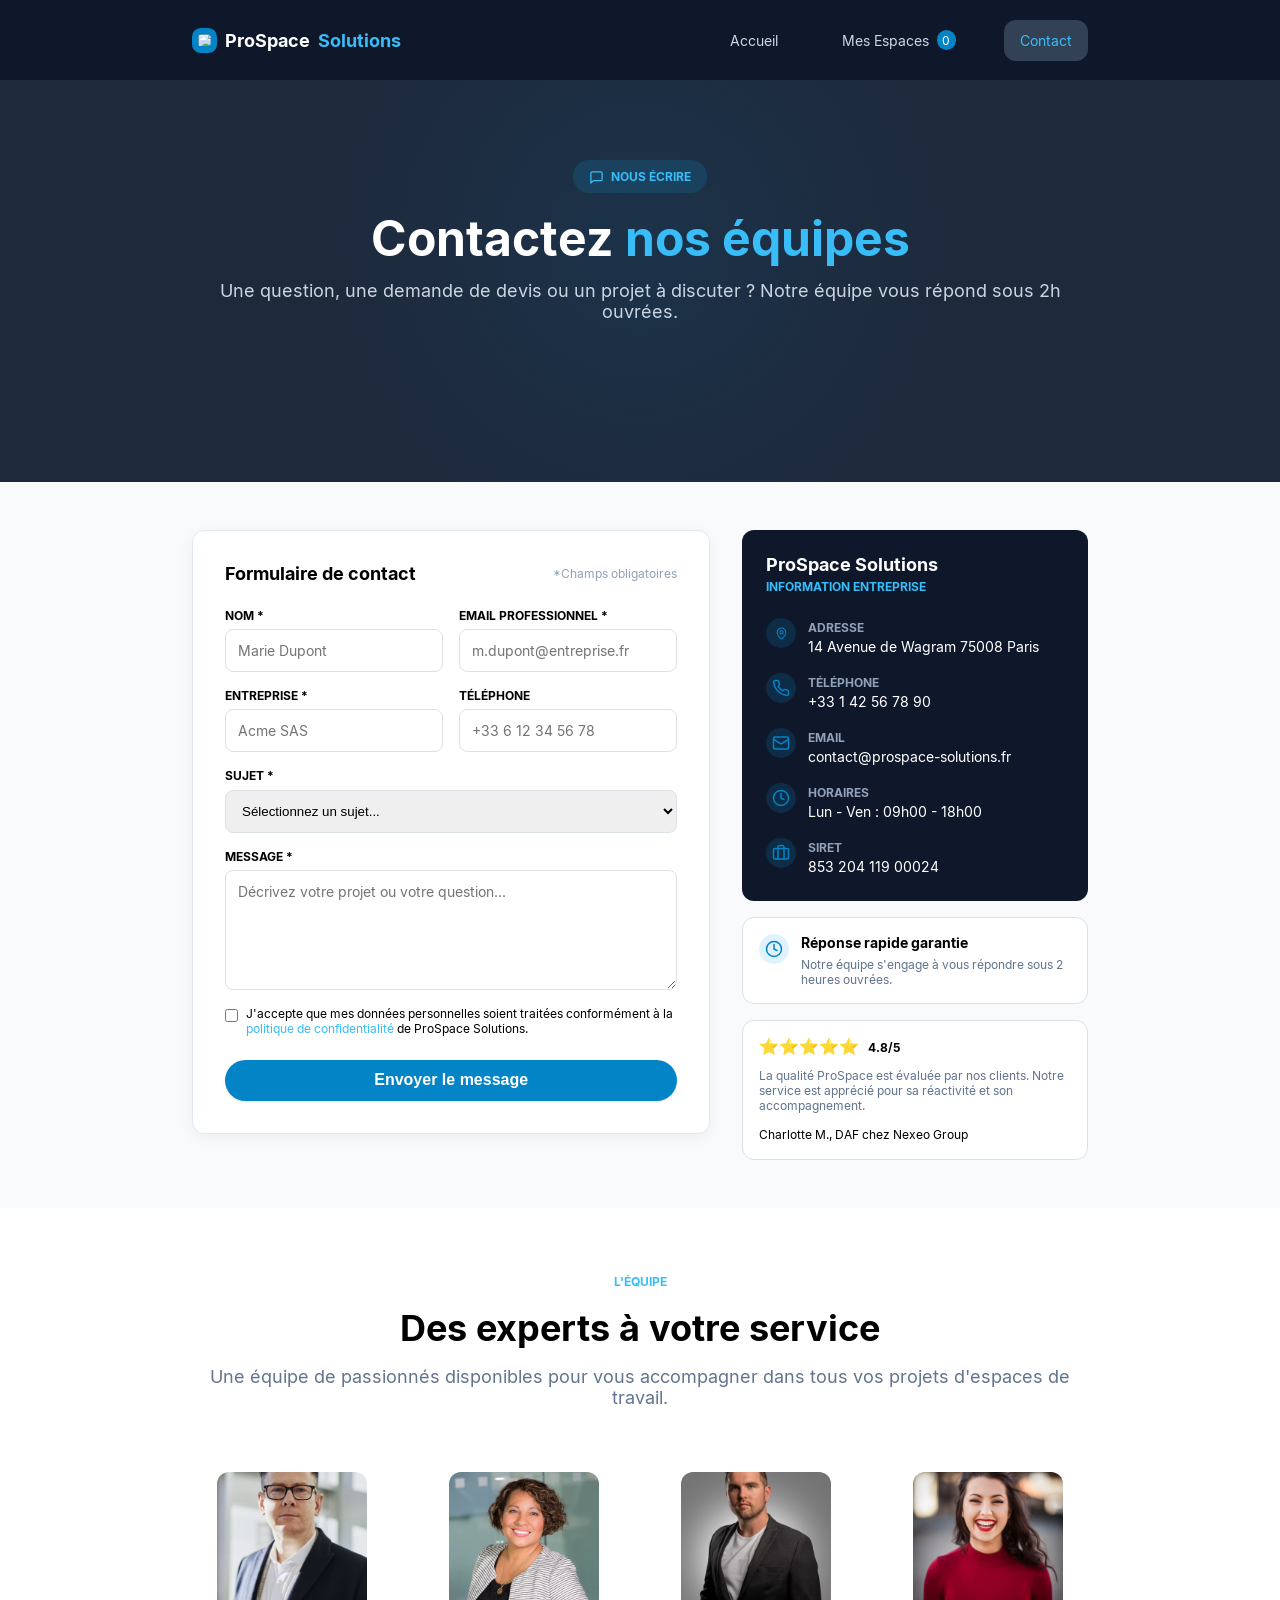
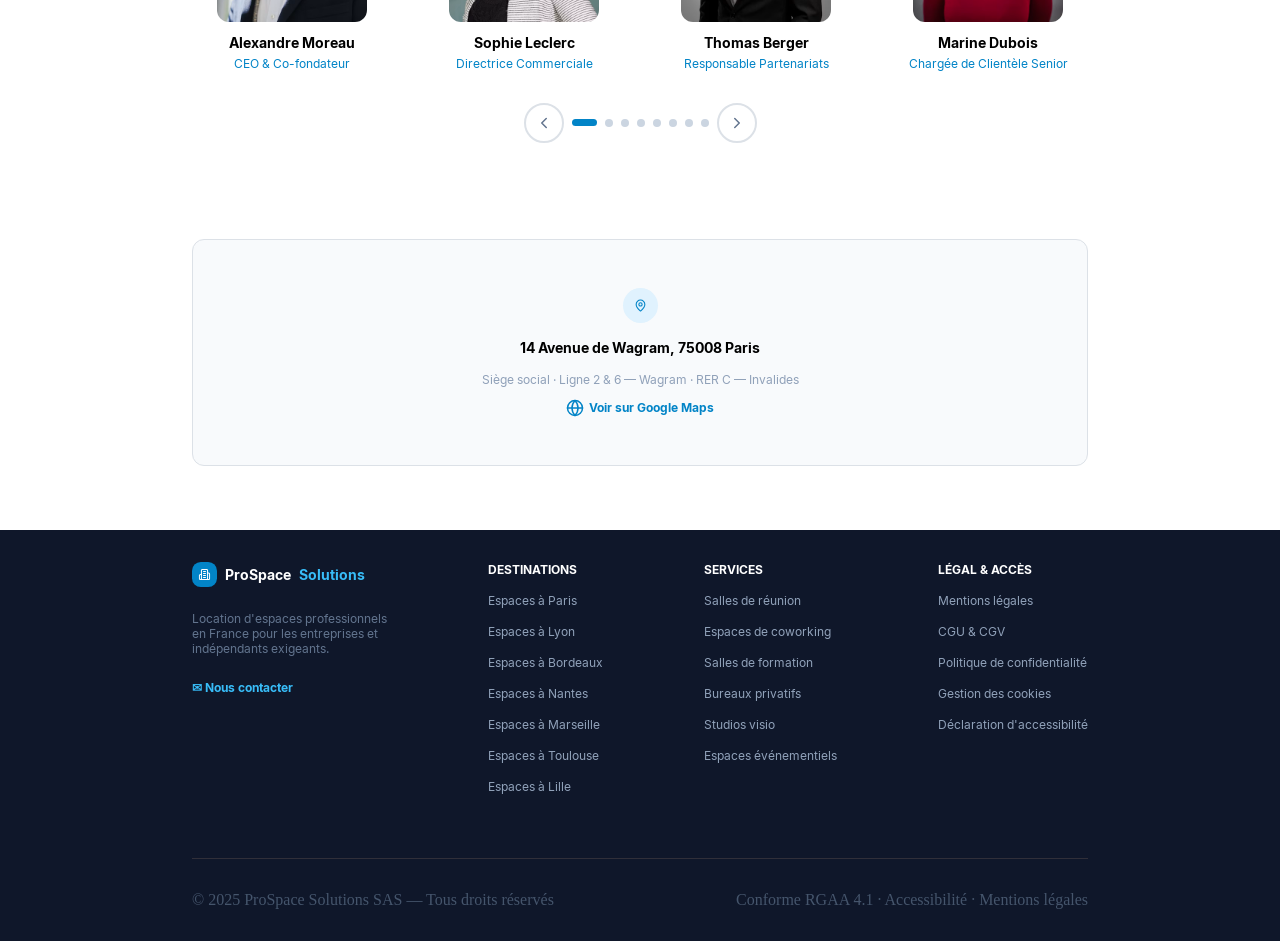
==== public/pages/contact.html @ 652e7f16 "hh" ====
<!doctype html>
<html lang="fr">
  <head>
    <meta charset="UTF-8" />
    <meta name="viewport" content="width=device-width, initial-scale=1.0" />

    <title>Contact-ProSpace Solutions</title>

    <link rel="stylesheet" href="../css/style.css" />
  </head>

  <body>
    <!-- HEADER -->
    <header>
      <div class="container navbar">
        <!-- Logo -->
        <div class="logo-container">
          <a class="logo-link heading-secondary" href="../../index.html">
            <img
              class="logo"
              src="../assets/img/logo.png"
              alt="Logo ProSpace Solutions"
            />

            <span class="color-primary">ProSpace</span>
            <span class="color-secondary">Solutions</span>
          </a>
        </div>

        <!-- Navigation -->
        <nav class="header-nav heading-tertiary">
          <ul class="nav-links">
            <li>
              <a href="../../index.html" class="nav-link color-main-title">
                Accueil
              </a>
            </li>

            <li>
              <a
                href="mes-espaces.html"
                class="nav-link counter color-main-title"
              >
                Mes Espaces

                <span class="badge" id="favorite-count"> 0 </span>
              </a>
            </li>

            <li>
              <a href="contact.html" class="nav-link active color-main-title">
                Contact
              </a>
            </li>
          </ul>
        </nav>
      </div>
    </header>

    <!-- MAIN -->
    <main>
      <!-- HERO CONTACT -->
      <section class="contact-hero">
        <div class="container">
          <span class="text-notation color-secondary contact-label">
            <svg
              width="12"
              height="12"
              viewBox="0 0 12 12"
              fill="none"
              xmlns="http://www.w3.org/2000/svg"
            >
              <path
                d="M10.5 7.5C10.5 7.76522 10.3946 8.01957 10.2071 8.20711C10.0196 8.39464 9.76522 8.5 9.5 8.5H3.5L1.5 10.5V2.5C1.5 2.23478 1.60536 1.98043 1.79289 1.79289C1.98043 1.60536 2.23478 1.5 2.5 1.5H9.5C9.76522 1.5 10.0196 1.60536 10.2071 1.79289C10.3946 1.98043 10.5 2.23478 10.5 2.5V7.5Z"
                stroke="#38BDF8"
                stroke-linecap="round"
                stroke-linejoin="round"
              />
            </svg>
            NOUS ÉCRIRE
          </span>

          <h1 class="heading-display-contact">
            Contactez <span class="color-secondary">nos équipes</span>
          </h1>

          <p class="heading-hero-explain color-main-title">
            Une question, une demande de devis ou un projet à discuter ? Notre
            équipe vous répond sous 2h ouvrées.
          </p>
        </div>
      </section>

      <!-- CONTACT -->
      <section class="contact-section">
        <div class="container contact-layout">
          <!-- FORMULAIRE -->
          <div class="contact-form-container">
            <div class="contact-form-header">
              <h2 class="heading-secondary">Formulaire de contact</h2>

              <span class="color-avis text-xsmall"> *Champs obligatoires </span>
            </div>

            <form id="contact-form">
              <!-- NOM / EMAIL -->
              <div class="form-row">
                <div class="form-group">
                  <label class="text-notation" for="nom"> NOM * </label>

                  <input
                    class="heading-tertiary"
                    type="text"
                    id="nom"
                    placeholder="Marie Dupont"
                  />
                </div>

                <div class="form-group">
                  <label class="text-notation" for="email">
                    EMAIL PROFESSIONNEL *
                  </label>

                  <input
                    class="heading-tertiary"
                    type="email"
                    id="email"
                    placeholder="m.dupont@entreprise.fr"
                  />
                </div>
              </div>

              <!-- ENTREPRISE / TELEPHONE -->
              <div class="form-row">
                <div class="form-group">
                  <label class="text-notation" for="entreprise">
                    ENTREPRISE *
                  </label>

                  <input
                    class="heading-tertiary"
                    type="text"
                    id="entreprise"
                    placeholder="Acme SAS"
                  />
                </div>

                <div class="form-group">
                  <label class="text-notation" for="telephone">
                    TÉLÉPHONE
                  </label>

                  <input
                    class="heading-tertiary"
                    type="tel"
                    id="telephone"
                    placeholder="+33 6 12 34 56 78"
                  />
                </div>
              </div>

              <!-- SUJET -->
              <div class="form-group">
                <label class="text-notation" for="sujet"> SUJET * </label>

                <select id="sujet">
                  <option value="">Sélectionnez un sujet...</option>
                  <option>Demande d'information</option>
                  <option>Demande de devis</option>
                  <option>Réservation d'un espace</option>
                  <option>Autre demande</option>
                </select>
              </div>

              <!-- MESSAGE -->
              <div class="form-group">
                <label class="text-notation" for="message"> MESSAGE * </label>

                <textarea
                  class="heading-tertiary"
                  id="message"
                  placeholder="Décrivez votre projet ou votre question..."
                ></textarea>
              </div>

              <!-- CHECKBOX -->
              <label class="checkbox-group">
                <input type="checkbox" id="rgpd" />

                <span class="text-xsmall">
                  J'accepte que mes données personnelles soient traitées
                  conformément à la
                  <span class="color-secondary"
                    >politique de confidentialité</span
                  >
                  de ProSpace Solutions.
                </span>
              </label>

              <!-- BOUTON -->
              <button type="submit" class="btn-primary contact-submit">
                Envoyer le message
              </button>
            </form>
          </div>

          <!-- INFORMATIONS -->
          <aside class="contact-sidebar">
            <!-- PROSPACE SOLUTIONS -->
            <div class="contact-info-card">
              <h2 class="heading-secondary">ProSpace Solutions</h2>

              <span class="text-notation color-secondary">
                INFORMATION ENTREPRISE
              </span>

              <div class="contact-info-item">
                <div class="contact-info-icon">
                  <svg
                    width="13"
                    height="13"
                    viewBox="0 0 13 13"
                    fill="none"
                    xmlns="http://www.w3.org/2000/svg"
                  >
                    <g clip-path="url(#clip0_1_1465)">
                      <path
                        d="M6.82562 11.8078C7.83312 10.9379 10.8334 8.12119 10.8334 5.41665C10.8334 4.26737 10.3769 3.16517 9.56421 2.35252C8.75155 1.53986 7.64935 1.08331 6.50008 1.08331C5.35081 1.08331 4.24861 1.53986 3.43595 2.35252C2.62329 3.16517 2.16675 4.26737 2.16675 5.41665C2.16675 8.12119 5.16704 10.9379 6.17454 11.8078C6.2684 11.8783 6.38265 11.9165 6.50008 11.9165C6.61751 11.9165 6.73177 11.8783 6.82562 11.8078Z"
                        stroke="#0284C7"
                        stroke-width="1.08333"
                        stroke-linecap="round"
                        stroke-linejoin="round"
                      />
                      <path
                        d="M6.5 7.04169C7.39746 7.04169 8.125 6.31415 8.125 5.41669C8.125 4.51922 7.39746 3.79169 6.5 3.79169C5.60254 3.79169 4.875 4.51922 4.875 5.41669C4.875 6.31415 5.60254 7.04169 6.5 7.04169Z"
                        stroke="#0284C7"
                        stroke-width="1.08333"
                        stroke-linecap="round"
                        stroke-linejoin="round"
                      />
                    </g>
                    <defs>
                      <clipPath id="clip0_1_1465">
                        <rect width="13" height="13" fill="white" />
                      </clipPath>
                    </defs>
                  </svg>
                </div>

                <div>
                  <span class="color-avis text-notation"> ADRESSE </span>

                  <p class="heading-tertiary">
                    14 Avenue de Wagram 75008 Paris
                  </p>
                </div>
              </div>

              <div class="contact-info-item">
                <div class="contact-info-icon">
                  <svg
                    width="18"
                    height="18"
                    viewBox="0 0 18 18"
                    fill="none"
                    xmlns="http://www.w3.org/2000/svg"
                  >
                    <path
                      d="M16.5001 12.69V14.94C16.5009 15.1489 16.4581 15.3556 16.3745 15.547C16.2908 15.7384 16.168 15.9102 16.0141 16.0514C15.8602 16.1926 15.6785 16.3001 15.4806 16.367C15.2828 16.434 15.0731 16.4588 14.8651 16.44C12.5572 16.1892 10.3403 15.4006 8.39257 14.1375C6.58044 12.986 5.04407 11.4496 3.89257 9.63751C2.62506 7.68092 1.83625 5.45326 1.59007 3.13501C1.57133 2.92761 1.59598 2.71858 1.66245 2.52123C1.72892 2.32388 1.83575 2.14253 1.97615 1.98873C2.11654 1.83493 2.28743 1.71204 2.47792 1.6279C2.6684 1.54376 2.87433 1.50021 3.08257 1.50001H5.33257C5.69655 1.49643 6.04942 1.62532 6.32539 1.86266C6.60137 2.1 6.78163 2.4296 6.83257 2.79001C6.92754 3.51006 7.10366 4.21706 7.35757 4.89751C7.45848 5.16595 7.48032 5.4577 7.4205 5.73817C7.36069 6.01865 7.22172 6.27609 7.02007 6.48001L6.06757 7.43251C7.13524 9.31017 8.68991 10.8648 10.5676 11.9325L11.5201 10.98C11.724 10.7784 11.9814 10.6394 12.2619 10.5796C12.5424 10.5198 12.8341 10.5416 13.1026 10.6425C13.783 10.8964 14.49 11.0725 15.2101 11.1675C15.5744 11.2189 15.9071 11.4024 16.145 11.6831C16.3828 11.9638 16.5092 12.3222 16.5001 12.69Z"
                      stroke="#0284C7"
                      stroke-width="1.5"
                      stroke-linecap="round"
                      stroke-linejoin="round"
                    />
                  </svg>
                </div>

                <div>
                  <span class="color-avis text-notation"> TÉLÉPHONE </span>

                  <p class="heading-tertiary">+33 1 42 56 78 90</p>
                </div>
              </div>

              <div class="contact-info-item">
                <div class="contact-info-icon">
                  <svg
                    width="18"
                    height="18"
                    viewBox="0 0 18 18"
                    fill="none"
                    xmlns="http://www.w3.org/2000/svg"
                  >
                    <path
                      d="M15 3H3C2.17157 3 1.5 3.67157 1.5 4.5V13.5C1.5 14.3284 2.17157 15 3 15H15C15.8284 15 16.5 14.3284 16.5 13.5V4.5C16.5 3.67157 15.8284 3 15 3Z"
                      stroke="#0284C7"
                      stroke-width="1.5"
                      stroke-linecap="round"
                      stroke-linejoin="round"
                    />
                    <path
                      d="M16.5 5.25L9.7725 9.525C9.54095 9.67007 9.27324 9.74701 9 9.74701C8.72676 9.74701 8.45905 9.67007 8.2275 9.525L1.5 5.25"
                      stroke="#0284C7"
                      stroke-width="1.5"
                      stroke-linecap="round"
                      stroke-linejoin="round"
                    />
                  </svg>
                </div>

                <div>
                  <span class="color-avis text-notation"> EMAIL </span>

                  <p class="heading-tertiary">contact@prospace-solutions.fr</p>
                </div>
              </div>

              <div class="contact-info-item">
                <div class="contact-info-icon">
                  <svg
                    width="18"
                    height="18"
                    viewBox="0 0 18 18"
                    fill="none"
                    xmlns="http://www.w3.org/2000/svg"
                  >
                    <path
                      d="M9 16.5C13.1421 16.5 16.5 13.1421 16.5 9C16.5 4.85786 13.1421 1.5 9 1.5C4.85786 1.5 1.5 4.85786 1.5 9C1.5 13.1421 4.85786 16.5 9 16.5Z"
                      stroke="#0284C7"
                      stroke-width="1.5"
                      stroke-linecap="round"
                      stroke-linejoin="round"
                    />
                    <path
                      d="M9 4.5V9L12 10.5"
                      stroke="#0284C7"
                      stroke-width="1.5"
                      stroke-linecap="round"
                      stroke-linejoin="round"
                    />
                  </svg>
                </div>

                <div>
                  <span class="color-avis text-notation"> HORAIRES </span>

                  <p class="heading-tertiary">Lun - Ven : 09h00 - 18h00</p>
                </div>
              </div>

              <div class="contact-info-item">
                <div class="contact-info-icon">
                  <svg
                    width="18"
                    height="18"
                    viewBox="0 0 18 18"
                    fill="none"
                    xmlns="http://www.w3.org/2000/svg"
                  >
                    <path
                      d="M12 15V3C12 2.60218 11.842 2.22064 11.5607 1.93934C11.2794 1.65804 10.8978 1.5 10.5 1.5H7.5C7.10218 1.5 6.72064 1.65804 6.43934 1.93934C6.15804 2.22064 6 2.60218 6 3V15"
                      stroke="#0284C7"
                      stroke-width="1.5"
                      stroke-linecap="round"
                      stroke-linejoin="round"
                    />
                    <path
                      d="M15 4.5H3C2.17157 4.5 1.5 5.17157 1.5 6V13.5C1.5 14.3284 2.17157 15 3 15H15C15.8284 15 16.5 14.3284 16.5 13.5V6C16.5 5.17157 15.8284 4.5 15 4.5Z"
                      stroke="#0284C7"
                      stroke-width="1.5"
                      stroke-linecap="round"
                      stroke-linejoin="round"
                    />
                  </svg>
                </div>

                <div>
                  <span class="color-avis text-notation"> SIRET </span>

                  <p class="heading-tertiary">853 204 119 00024</p>
                </div>
              </div>
            </div>

            <!-- REPONSE -->
            <div class="response-card">
              <div class="response-icon">
                <svg
                  width="18"
                  height="18"
                  viewBox="0 0 18 18"
                  fill="none"
                  xmlns="http://www.w3.org/2000/svg"
                >
                  <path
                    d="M9 16.5C13.1421 16.5 16.5 13.1421 16.5 9C16.5 4.85786 13.1421 1.5 9 1.5C4.85786 1.5 1.5 4.85786 1.5 9C1.5 13.1421 4.85786 16.5 9 16.5Z"
                    stroke="#0284C7"
                    stroke-width="1.5"
                    stroke-linecap="round"
                    stroke-linejoin="round"
                  />
                  <path
                    d="M9 4.5V9L12 10.5"
                    stroke="#0284C7"
                    stroke-width="1.5"
                    stroke-linecap="round"
                    stroke-linejoin="round"
                  />
                </svg>
              </div>

              <div>
                <span class="heading-secondary-logo-ft">
                  Réponse rapide garantie
                </span>

                <p class="color-main text-xsmall">
                  Notre équipe s'engage à vous répondre sous 2 heures ouvrées.
                </p>
              </div>
            </div>

            <!-- AVIS -->
            <div class="contact-rating">
              <div class="stars">
                ⭐⭐⭐⭐⭐
                <span class="text-notation">4.8/5</span>
              </div>

              <p class="color-main text-xsmall">
                La qualité ProSpace est évaluée par nos clients. Notre service
                est apprécié pour sa réactivité et son accompagnement.
              </p>

              <span class="text-xsmall">
                Charlotte M., DAF chez Nexeo Group
              </span>
            </div>
          </aside>
        </div>
      </section>

      <!-- EQUIPE -->
      <section class="team-section">
        <div class="container">
          <span class="color-secondary text-hero-main team-label">
            L'ÉQUIPE
          </span>

          <h2 class="heading-display-fiche">Des experts à votre service</h2>

          <p class="heading-hero-explain color-main">
            Une équipe de passionnés disponibles pour vous accompagner dans tous
            vos projets d'espaces de travail.
          </p>

        <!-- CARROUSSEL DES MEMBRES -->
        <!-- CARROUSSEL DES MEMBRES -->

        <div class="team-carousel-window">
          <div class="team-list">
            <!--member 1-->
            <article class="team-member">
              <img
                src="../assets/img/equipe-experts/Alexandre-Moreau.png"
                alt="Alexandre Moreau"
              />

              <h3 class="heading-secondary-logo-ft">Alexandre Moreau</h3>

              <span class="color-price-space text-small">
                CEO & Co-fondateur
              </span>
            </article>
            <!--member 2-->
            <article class="team-member">
              <img
                src="../assets/img/equipe-experts/Sophie-Leclerc.png"
                alt="Sophie Leclerc"
              />

              <h3 class="heading-secondary-logo-ft">Sophie Leclerc</h3>

              <span class="color-price-space text-small">
                Directrice Commerciale
              </span>
            </article>
            <!--member 3-->
            <article class="team-member">
              <img
                src="../assets/img/equipe-experts/Thomas-Bergeron.png"
                alt="Thomas Berger"
              />

              <h3 class="heading-secondary-logo-ft">Thomas Berger</h3>

              <span class="color-price-space text-small">
                Responsable Partenariats
              </span>
            </article>
            <!--member 4-->
            <article class="team-member">
              <img
                src="../assets/img/equipe-experts/Marine-Dubois.png"
                alt="Marine Dubois"
              />

              <h3 class="heading-secondary-logo-ft">Marine Dubois</h3>

              <span class="color-price-space text-small">
                Chargée de Clientèle Senior
              </span>
            </article>

            <!--member 5-->
            <article class="team-member">
              <img
                src="../assets/img/cards/confluence3.png"
                alt="Marine Dubois"
              />

              <h3 class="heading-secondary-logo-ft">Julien Fontaine</h3>

              <span class="color-price-space text-small">
                Directeur Technique
              </span>
            </article>
            <!--member 6-->
            <article class="team-member">
              <img
                src="../assets/img/equipe-experts/Marine-Dubois.png"
                alt="Marine Dubois"
              />

              <h3 class="heading-secondary-logo-ft">Camille Roux</h3>

              <span class="color-price-space text-small">
                Responsable Marketing
              </span>
            </article>
            <!--member 7-->
            <article class="team-member">
              <img
                src="../assets/img/cards/espace-wagram-opera.png"
                alt="Marine Dubois"
              />

              <h3 class="heading-secondary-logo-ft">Élodie Garnier</h3>

              <span class="color-price-space text-small">
                Responsable Marketing
              </span>
            </article>
            <!--member 8-->
            <article class="team-member">
              <img
                src="../assets/img/equipe-experts/Thomas-Bergeron.png"
                alt="Marine Dubois"
              />

              <h3 class="heading-secondary-logo-ft">Nicolas Vidal</h3>

              <span class="color-price-space text-small">
                Responsable Marketing
              </span>
          </div>
        </div>

          <!-- PAGINATION -->
          <div class="team-pagination">

            <!-- Bouton précédent -->
            <button type="button"class="carousel-prev"
            aria-label="Article précédent">
              <svg
                width="18"
                height="18"
                viewBox="0 0 18 18"
                fill="none"
                xmlns="http://www.w3.org/2000/svg"
              >
                <path
                  d="M11.25 13.5L6.75 9L11.25 4.5"
                  stroke="#62748E"
                  stroke-width="1.5"
                  stroke-linecap="round"
                  stroke-linejoin="round"
                />
              </svg>
            </button>

            <div class="carousel-dots">
                <span class="dot carousel-dot active"></span>
                <span class="dot carousel-dot"></span>
                <span class="dot carousel-dot"></span>
                <span class="dot carousel-dot"></span>
                <span class="dot carousel-dot"></span>
                <span class="dot carousel-dot"></span>
                <span class="dot carousel-dot"></span>
                <span class="dot carousel-dot"></span>
            </div>

            <!-- Bouton suivant -->
            <button type="button" class="carousel-next"
            aria-label="Article suivant">
              <svg
                width="18"
                height="18"
                viewBox="0 0 18 18"
                fill="none"
                xmlns="http://www.w3.org/2000/svg"
              >
                <path
                  d="M6.75 13.5L11.25 9L6.75 4.5"
                  stroke="#62748E"
                  stroke-width="1.5"
                  stroke-linecap="round"
                  stroke-linejoin="round"
                />
              </svg>
            </button>
          </div>
        </div>
      </section>

      <!-- ADRESSE / MAP -->
      <section class="map-section">
        <div class="container">
          <div class="map-card">
            <div class="map-icon">
              <svg
                width="13"
                height="13"
                viewBox="0 0 13 13"
                fill="none"
                xmlns="http://www.w3.org/2000/svg"
              >
                <g clip-path="url(#clip0_1_1465)">
                  <path
                    d="M6.82562 11.8078C7.83312 10.9379 10.8334 8.12119 10.8334 5.41665C10.8334 4.26737 10.3769 3.16517 9.56421 2.35252C8.75155 1.53986 7.64935 1.08331 6.50008 1.08331C5.35081 1.08331 4.24861 1.53986 3.43595 2.35252C2.62329 3.16517 2.16675 4.26737 2.16675 5.41665C2.16675 8.12119 5.16704 10.9379 6.17454 11.8078C6.2684 11.8783 6.38265 11.9165 6.50008 11.9165C6.61751 11.9165 6.73177 11.8783 6.82562 11.8078Z"
                    stroke="#0284C7"
                    stroke-width="1.08333"
                    stroke-linecap="round"
                    stroke-linejoin="round"
                  />
                  <path
                    d="M6.5 7.04169C7.39746 7.04169 8.125 6.31415 8.125 5.41669C8.125 4.51922 7.39746 3.79169 6.5 3.79169C5.60254 3.79169 4.875 4.51922 4.875 5.41669C4.875 6.31415 5.60254 7.04169 6.5 7.04169Z"
                    stroke="#0284C7"
                    stroke-width="1.08333"
                    stroke-linecap="round"
                    stroke-linejoin="round"
                  />
                </g>
                <defs>
                  <clipPath id="clip0_1_1465">
                    <rect width="13" height="13" fill="white" />
                  </clipPath>
                </defs>
              </svg>
            </div>

            <span class="heading-secondary-logo-ft"
              >14 Avenue de Wagram, 75008 Paris
            </span>

            <p class="color-avis text-xsmall">
              Siège social · Ligne 2 & 6 — Wagram · RER C — Invalides
            </p>
            
            <!-- Lien vers Google Maps -->
            <a class="text-notation color-price-space google-maps"   href="https://www.google.fr/maps/place/14+Av.+de+Wagram,+75008+Paris/@48.8765383,2.2942633,1049m/data=!3m2!1e3!5s0x47e66feb14a66fe3:0xa6d213ae4f9c09b6!4m6!3m5!1s0x47e66feb6b3b6c5f:0xb245fb510ca68780!8m2!3d48.8758613!4d2.2968347!16s%2Fg%2F11m6nj46gq?entry=ttu&g_ep=EgoyMDI2MDkwMi4wIKXMDSoASAFQAw%3D%3D" target="_blank">
              <svg
                width="18"
                height="18"
                viewBox="0 0 18 18"
                fill="none"
                xmlns="http://www.w3.org/2000/svg"
              >
                <path
                  d="M9 16.5C13.1421 16.5 16.5 13.1421 16.5 9C16.5 4.85786 13.1421 1.5 9 1.5C4.85786 1.5 1.5 4.85786 1.5 9C1.5 13.1421 4.85786 16.5 9 16.5Z"
                  stroke="#0284C7"
                  stroke-width="1.5"
                  stroke-linecap="round"
                  stroke-linejoin="round"
                />
                <path
                  d="M6 9C6 6.20756 7.07418 3.52212 9 1.5C10.9258 3.52212 12 6.20756 12 9C12 11.7924 10.9258 14.4779 9 16.5C7.07418 14.4779 6 11.7924 6 9Z"
                  stroke="#0284C7"
                  stroke-width="1.5"
                  stroke-linecap="round"
                  stroke-linejoin="round"
                />
                <path
                  d="M1.5 9H16.5"
                  stroke="#0284C7"
                  stroke-width="1.5"
                  stroke-linecap="round"
                  stroke-linejoin="round"
                />
              </svg>

              Voir sur Google Maps
            </a>
          </div>
        </div>
      </section>
    </main>

    <!---------------------------------------------------
                          FOOTER 
     ---------------------------------------------------->

    <footer class="text-blk">
      <div class="footer-main">
        <div class="container footer-top">
          <div class="footer-about">
            <!-- Logo contact-->
            <div class="logo-container">
              <a class="logo-link heading-secondary-logo-ft" href="index.html">
                <svg
                  class="logo"
                  width="25"
                  height="25"
                  viewBox="0 0 17 17"
                  fill="none"
                  xmlns="http://www.w3.org/2000/svg"
                  aria-hidden="true"
                >
                  <path
                    d="M4.25 15.5834V2.83335C4.25 2.45763 4.39926 2.0973 4.66493 1.83162C4.93061 1.56594 5.29094 1.41669 5.66667 1.41669H11.3333C11.7091 1.41669 12.0694 1.56594 12.3351 1.83162C12.6007 2.0973 12.75 2.45763 12.75 2.83335V15.5834H4.25Z"
                    stroke="white"
                    stroke-width="1.41667"
                    stroke-linecap="round"
                    stroke-linejoin="round"
                  />
                  <path
                    d="M4.25008 8.5H2.83341C2.45769 8.5 2.09736 8.64926 1.83168 8.91493C1.566 9.18061 1.41675 9.54094 1.41675 9.91667V14.1667C1.41675 14.5424 1.566 14.9027 1.83168 15.1684C2.09736 15.4341 2.45769 15.5833 2.83341 15.5833H4.25008"
                    stroke="white"
                    stroke-width="1.41667"
                    stroke-linecap="round"
                    stroke-linejoin="round"
                  />
                  <path
                    d="M12.75 6.375H14.1667C14.5424 6.375 14.9027 6.52426 15.1684 6.78993C15.4341 7.05561 15.5833 7.41594 15.5833 7.79167V14.1667C15.5833 14.5424 15.4341 14.9027 15.1684 15.1684C14.9027 15.4341 14.5424 15.5833 14.1667 15.5833H12.75"
                    stroke="white"
                    stroke-width="1.41667"
                    stroke-linecap="round"
                    stroke-linejoin="round"
                  />
                  <path
                    d="M7.08325 4.25H9.91659"
                    stroke="white"
                    stroke-width="1.41667"
                    stroke-linecap="round"
                  />
                  <path
                    d="M7.08325 7.08331H9.91659"
                    stroke="white"
                    stroke-width="1.41667"
                    stroke-linecap="round"
                  />
                  <path
                    d="M7.08325 9.91669H9.91659"
                    stroke="white"
                    stroke-width="1.41667"
                    stroke-linecap="round"
                  />
                  <path
                    d="M7.08325 12.75H9.91659"
                    stroke="white"
                    stroke-width="1.41667"
                    stroke-linecap="round"
                  />
                </svg>

                <span class="color-primary">ProSpace</span>
                <span class="color-secondary">Solutions</span>
              </a>
            </div>
            <p class="color-main text-xsmall">
              Location d'espaces professionnels<br />
              en France pour les entreprises et<br />
              indépendants exigeants.
            </p>
            <a class="text-notation color-secondary" href="index.html"
              >✉ Nous contacter</a
            >
          </div>
          <!-- destinations-->
          <div class="destinations">
            <h4 class="text-notation color-primary">DESTINATIONS</h4>
            <a class="text-xsmall color-avis" href="index.html"
              >Espaces à Paris</a
            >
            <a class="text-xsmall color-avis" href="index.html"
              >Espaces à Lyon</a
            >
            <a class="text-xsmall color-avis" href="index.html"
              >Espaces à Bordeaux</a
            >
            <a class="text-xsmall color-avis" href="index.html"
              >Espaces à Nantes</a
            >
            <a class="text-xsmall color-avis" href="index.html"
              >Espaces à Marseille</a
            >
            <a class="text-xsmall color-avis" href="index.html"
              >Espaces à Toulouse</a
            >
            <a class="text-xsmall color-avis" href="index.html"
              >Espaces à Lille</a
            >
          </div>
          <!-- services-->
          <div class="services">
            <h4 class="text-notation color-primary">SERVICES</h4>
            <a class="text-xsmall color-avis" href="index.html"
              >Salles de réunion</a
            >
            <a class="text-xsmall color-avis" href="index.html"
              >Espaces de coworking</a
            >
            <a class="text-xsmall color-avis" href="index.html"
              >Salles de formation</a
            >
            <a class="text-xsmall color-avis" href="index.html"
              >Bureaux privatifs</a
            >
            <a class="text-xsmall color-avis" href="index.html"
              >Studios visio</a
            >
            <a class="text-xsmall color-avis" href="index.html"
              >Espaces événementiels</a
            >
          </div>
          <!-- legal et acces-->
          <div class="legal">
            <h4 class="text-notation color-primary">LÉGAL & ACCÈS</h4>
            <a class="text-xsmall color-avis" href="index.html"
              >Mentions légales</a
            >
            <a class="text-xsmall color-avis" href="index.html">CGU & CGV</a>
            <a class="text-xsmall color-avis" href="index.html"
              >Politique de confidentialité</a
            >
            <a class="text-xsmall color-avis" href="index.html"
              >Gestion des cookies</a
            >
            <a class="text-xsmall color-avis" href="index.html"
              >Déclaration d'accessibilité</a
            >
          </div>
        </div>
        <!-- Bas de page mention legales-->
        <div class="container footer-bottom">
          <span class="color-filter"
            >© 2025 ProSpace Solutions SAS — Tous droits réservés</span
          >
          <span class="color-filter"
            >Conforme RGAA 4.1 · Accessibilité · Mentions légales</span
          >
        </div>
      </div>
    </footer>

    <script src="../js/carroussel.js"></script>
  </body>
</html>
---- public/css/style.css ----
/****/
@font-face {
  font-family: "Inter";
  src: url("../fonts/Inter-Regular.ttf") format("truetype");
  font-weight: 400;
  font-style: normal;
}
@font-face {
  font-family: "Inter";
  src: url("../fonts/Inter-Bold.ttf") format("truetype");
  font-weight: 700;
  font-style: normal;
}
@font-face {
  font-family: "Inter";
  src: url("../fonts/Inter-Italic.ttf") format("truetype");
  font-weight: 400;
  font-style: italic;
}
@font-face {
  font-family: "Consolas";
  src: url("../fonts/Consolas-Regular.ttf") format("truetype");
  font-weight: 400;
  font-style: normal;
}
@font-face {
  font-family: "Consolas";
  src: url("../fonts/Consolab.ttf") format("truetype");
  font-weight: 700;
  font-style: normal;
}
/***********fonts styles classes ************/
.heading-display {
  font-family: "Inter", sans-serif;
  font-size: 3.75rem;
  font-weight: 800;
}

.heading-display-contact {
  font-family: "Inter", sans-serif;
  font-size: 3rem;
  font-weight: 800;
}

.heading-display-fiche {
  font-family: "Inter", sans-serif;
  font-size: 2.25rem;
  font-weight: 800;
}

.heading-secondary {
  font-family: "Inter", sans-serif;
  font-size: 1.125rem;
  font-weight: 700;
}

.heading-hero-explain {
  font-family: "Inter", sans-serif;
  font-size: 1.125rem;
  font-weight: 400;
}

.text-primary {
  font-family: "Inter", sans-serif;
  font-size: 0.9375rem;
  font-weight: 600;
}

.heading-secondary-logo-ft {
  font-family: "Inter", sans-serif;
  font-size: 0.875rem;
  font-weight: 700;
}

.heading-tertiary {
  font-family: "Inter", sans-serif;
  font-size: 0.875rem;
  font-weight: 400;
}

.heading-tertiary-bis {
  font-family: "Inter", sans-serif;
  font-size: 0.875rem;
  font-weight: 500;
}

.text-notation {
  font-family: "Inter", sans-serif;
  font-size: 0.75rem;
  font-weight: 600;
}

.text-hero-main {
  font-family: "Inter", sans-serif;
  font-size: 0.75rem;
  font-weight: 700;
}

.text-small {
  font-family: "Inter", sans-serif;
  font-size: 0.75rem;
  font-weight: 500;
}

.text-xsmall {
  font-family: "Inter", sans-serif;
  font-size: 0.75rem;
  font-weight: 400;
}

/**********************consolas*********************/
.text-price {
  font-family: "Consolas", sans-serif;
  font-size: 1.25rem;
  font-weight: 700;
}

.text-price-bis {
  font-family: "Consolas", sans-serif;
  font-size: 1.25rem;
  font-weight: 800;
}

.text-price-space {
  font-family: "Consolas", sans-serif;
  font-size: 1rem;
  font-weight: 800;
}

/*couleur text */
.text-blk {
  color: #0f172a;
}

.color-primary {
  color: white;
}

.color-secondary {
  color: #38bdf8;
}

.color-tertiary {
  color: #0f172a;
}

.color-main {
  color: #62748e;
}

.color-avis {
  color: #90a1b9;
}

.color-main-title {
  color: #cad5e2;
}

.color-filter {
  color: #45556c;
}

.color-price-space {
  color: #0284c7;
}

/*=== Reset ===*/
* {
  margin: 0;
  padding: 0;
  box-sizing: border-box;
}

/*containers*/
.container {
  width: 70%;
  margin: 0 auto;
}

.container-small {
  width: 55%;
  margin: 0 auto;
}

.container-xsmall {
  width: 50%;
  margin: 0 auto;
}

img {
  width: 100%;
  display: block;
  object-fit: cover;
}

a {
  text-decoration: none;
}

li {
  list-style: none;
}

/**** Header ***/
header {
  height: 80px;
  position: fixed;
  top: 0;
  left: 0;
  width: 100%;
  background: #0f172a;
  z-index: 100;
}

.logo-link {
  display: flex;
  align-items: center;
  gap: 0.5rem;
}
.logo-link .logo {
  width: 25px;
  height: 25px;
  background-color: #0284c7;
  border-radius: 35%;
  padding: 0.4rem;
}

.navbar {
  height: 100%;
  align-items: center;
  display: flex;
  justify-content: space-between;
  padding: 0;
}
.navbar .header-nav {
  display: flex;
  align-items: center;
}
.navbar .header-nav ul {
  display: flex;
  align-items: center;
  gap: 2rem;
}
.navbar .header-nav ul li a {
  text-decoration: none;
}
.navbar .header-nav ul li a:hover {
  color: white;
}

.counter {
  display: flex;
  align-items: center;
  gap: 0.5rem;
  cursor: pointer;
}

.badge {
  display: flex;
  align-items: center;
  justify-content: center;
  width: 1.2rem;
  height: 1.2rem;
  border-radius: 50%;
  background-color: #0284c7;
  color: white;
  font-size: 12px;
}

/**** Nav link ***/
.nav-link {
  height: 40px;
  box-sizing: border-box;
  padding: 0.75rem 1rem;
  border-radius: 0.75rem;
  color: #cbd5e1;
  text-decoration: none;
}
.nav-link:hover {
  color: white;
  background-color: #334155;
}
.nav-link.active {
  background-color: #334155;
  color: #38bdf8;
}

footer {
  background-color: #0f172a;
}

.footer-main {
  display: flex;
  flex-direction: column;
  justify-content: flex-start;
  padding: 2rem 0;
  gap: 4rem;
}
.footer-main .footer-top {
  display: flex;
  flex-direction: row;
  justify-content: space-between;
  gap: 1rem;
}
.footer-main .footer-top .destinations,
.footer-main .footer-top .services,
.footer-main .footer-top .legal {
  display: flex;
  flex-direction: column;
  gap: 1rem;
}
.footer-main .footer-top .destinations a,
.footer-main .footer-top .services a,
.footer-main .footer-top .legal a {
  transition: color 0.2s ease;
}
.footer-main .footer-top .destinations a:hover,
.footer-main .footer-top .services a:hover,
.footer-main .footer-top .legal a:hover {
  color: #0284c7;
}
.footer-main .footer-top .footer-about {
  display: flex;
  flex-direction: column;
  gap: 1.5rem;
}
.footer-main .footer-bottom {
  display: flex;
  flex-direction: row;
  justify-content: space-between;
  gap: 1rem;
  border-top: 1px solid rgb(48, 47, 57);
  padding-top: 2rem;
}

.btn-primary {
  display: inline-flex;
  align-items: center;
  justify-content: center;
  padding: 0.7rem 1.2rem;
  border: none;
  border-radius: 1.5rem;
  background-color: #0284c7;
  color: white;
  font-size: 1rem;
  font-weight: 600;
  text-decoration: none;
  cursor: pointer;
  box-shadow: 0 1px 3px 0 rgba(0, 0, 0, 0.1);
  transition: background-color 0.2s ease;
}

.btn-primary:hover {
  background-color: #12698f;
}

.btn-secondary {
  display: flex;
  align-items: center;
  justify-content: center;
  gap: 0.5rem;
  align-items: center;
  justify-content: center;
  padding: 0.7rem 1.2rem;
  border: solid 1px #e2e8f0;
  background-color: transparent;
  border-radius: 1.5rem;
  text-decoration: none;
  cursor: pointer;
  box-shadow: 0 1px 3px 0 rgba(0, 0, 0, 0.1);
  transition: background-color 0.2s ease;
}
.btn-secondary:hover {
  background-color: #fff1f2;
  color: #ef4444;
  border: solid 1px #ef4444;
}

/******************* SECTION HERO ********************/
.hero {
  position: relative;
  min-height: 550px;
  background-image: url("../assets/img/banner-hero.png");
  background-size: cover;
  background-position: center;
}
.hero .hero-overlay {
  position: absolute;
  inset: 0;
  background: linear-gradient(to right, #0f172a 0%, rgba(15, 23, 42, 0.7490196078) 50%, rgba(15, 23, 42, 0.3019607843) 100%);
}

.hero-content {
  position: relative;
  z-index: 1;
  top: 5rem;
  margin-top: 2rem;
}
.hero-content .hero-label {
  border: solid 1px rgb(113, 134, 175);
  padding: 0.5rem 1rem;
  border-radius: 20px;
  display: inline-block;
  background-color: rgb(33, 40, 59);
  margin-bottom: 1rem;
}
.hero-content .hero-title {
  margin-bottom: 1.5rem;
  margin-top: 3rem;
}
.hero-content .hero-title .hero-title span {
  display: block;
}
.hero-content .hero-avantages {
  display: flex;
  gap: 1rem;
  margin-top: 2rem;
}
.hero-content .hero-avantages span {
  display: flex;
  align-items: center;
  gap: 0.5rem;
}

/*******************  SECTION FILTERS   ********************/
.filters {
  position: sticky;
  top: 80px;
  z-index: 100;
  background-color: white;
  border-bottom: solid 1px #dce1e7;
  box-shadow: 0 1px 3px 0 rgba(0, 0, 0, 0.1);
}
.filters .filters-content {
  display: flex;
  flex-direction: row;
  gap: 2rem;
  padding: 1.5rem 0;
}
.filters .filters-content .filter-icon {
  display: flex;
  align-items: center;
  gap: 0.5rem;
}

/*css pour le select des codelist*/
.filter-select select {
  width: 100%;
  padding: 0.5rem 1rem;
  border: 1px solid #9ea5ad;
  border-radius: 10px;
  background: transparent;
  cursor: pointer;
  outline: none;
}
.filter-select select:focus {
  border-color: #6bb6e8;
  box-shadow: 0 0 0 2px #6bb6e8;
}

.filters-content {
  display: flex;
  align-items: center;
  flex-direction: column;
}

.filters-content label {
  display: flex;
  align-items: center;
  gap: 0.5rem;
  cursor: pointer;
}
.filters-content label input[type=checkbox] {
  width: 1rem;
  height: 1rem;
  accent-color: #24779e;
  cursor: pointer;
}

/*********************  SECTION CARDS   *************************/
.cards-list {
  display: flex;
  flex-direction: column;
  gap: 2rem;
  padding: 4rem 0;
}
.cards-list .cards {
  display: grid;
  grid-template-columns: repeat(3, 1fr);
  gap: 2rem;
}

/**CARD**/
.card {
  display: flex;
  flex-direction: column;
  border-radius: 10px;
  box-shadow: 0 1px 3px 0 rgba(0, 0, 0, 0.2);
  transition: transform 0.3s ease, box-shadow 0.3s ease;
}
.card:hover {
  transform: translateY(-2px);
  box-shadow: 0 5px 15px 0 rgba(0, 0, 0, 0.2);
}
.card:hover .card-image img {
  transform: scale(1.05);
}

.card-image {
  position: relative;
  overflow: hidden;
  border-radius: 1rem 1rem 0 0;
}
.card-image img {
  display: block;
  width: 100%;
  transition: transform 0.3s ease;
}

/** CARD CONTENT (partie basse de l'article CARD) **/
.card-content {
  display: flex;
  flex: 1;
  flex-direction: column;
  gap: 1rem;
  padding: 1rem;
}
.card-content .card-footer {
  display: flex;
  margin-top: auto;
  align-items: center;
  justify-content: space-between;
}

/******************* FAVORIS (coeur en background rouge) ***************/
.favorite {
  position: absolute;
  top: 10px;
  right: 10px;
  cursor: pointer;
  border: none;
  border-radius: 50%;
  padding: 0.7rem;
  display: flex;
  align-items: center;
  justify-content: center;
  background: rgb(215, 213, 213);
}
.favorite svg {
  width: 1rem;
  height: 1rem;
  display: block;
}
.favorite path {
  fill: none;
  stroke: rgb(121, 117, 117);
  stroke-width: 2;
  stroke-linecap: round;
  stroke-linejoin: round;
}
.favorite:hover path {
  stroke: red;
}
.favorite.active {
  background: red;
}
.favorite.active path {
  fill: white;
  stroke: white;
}

/***************** ICONE nbre de personne fibre PMR ecran ***************/
.features {
  display: flex;
  flex-direction: row;
  gap: 0.5rem;
}
.features .feature {
  display: flex;
  align-items: center;
  gap: 0.5rem;
}
.features .feature-icon {
  width: 1rem;
  height: 1rem;
}
.features .feature-badge {
  padding: 0.5rem 1rem;
  background-color: #f1f5f9;
  border-radius: 999px;
}

/* icone location*/
.location {
  display: flex;
  align-items: center;
  gap: 0.5rem;
}
.location-icon {
  width: 1rem;
  height: 1rem;
}

.fiche {
  padding: 7rem 0;
}
.fiche .breadcrumb {
  display: flex;
  align-items: center;
  gap: 0.5rem;
  margin-bottom: 1.5rem;
}
.fiche .breadcrumb a {
  text-decoration: none;
}
.fiche .breadcrumb a:hover {
  color: #0470f4;
}
.fiche {
  /*************************** TITRE ******************************/
}
.fiche .fiche-header {
  margin-bottom: 1.5rem;
}
.fiche .fiche-header h1 {
  margin-bottom: 1rem;
}
.fiche .fiche-header .fiche-info {
  display: flex;
  align-items: center;
  gap: 1.5rem;
}
.fiche .fiche-header .fiche-info .location {
  display: flex;
  align-items: center;
  gap: 0.5rem;
}
.fiche .fiche-header .fiche-info .location .location-icon {
  width: 1rem;
  height: 1rem;
  object-fit: contain;
}
.fiche .fiche-header .fiche-info .rating {
  display: flex;
  align-items: center;
  gap: 0.5rem;
}
.fiche {
  /*************************** GALERIE ******************************/
}
.fiche .fiche-gallery {
  display: grid;
  grid-template-columns: 2fr 1fr;
  gap: 0.75rem;
  margin-bottom: 2rem;
  overflow: hidden;
  border-radius: 1rem;
}
.fiche .fiche-gallery img {
  display: block;
  width: 100%;
  height: 100%;
}
.fiche .fiche-gallery .gallery-main {
  height: 25rem;
}
.fiche .fiche-gallery .gallery-side {
  display: grid;
  grid-template-rows: 1fr 1fr;
  gap: 0.75rem;
  height: 25rem;
}
.fiche {
  /*************************** CONTENU ******************************/
}
.fiche .fiche-body {
  display: grid;
  grid-template-columns: minmax(0, 2fr) minmax(18rem, 1fr);
  gap: 2rem;
  align-items: start;
}
.fiche {
  /*************************** DETAILS ******************************/
}
.fiche .fiche-details {
  display: flex;
  flex-direction: column;
  gap: 2rem;
}
.fiche .fiche-section h2 {
  margin-bottom: 1rem;
}
.fiche .fiche-section p {
  line-height: 1.7;
}
.fiche {
  /************************* EQUIPEMENTS ***************************/
}
.fiche .equipments {
  display: grid;
  grid-template-columns: repeat(2, 1fr);
  gap: 0.75rem;
}
.fiche .equipments .equipment {
  display: flex;
  align-items: center;
  gap: 0.75rem;
  padding: 0.75rem 1rem;
  border: 1px solid #dce1e7;
  border-radius: 0.75rem;
  background-color: #f8fafc;
}
.fiche {
  /************************* CAPACITE ***************************/
}
.fiche .capacity-box {
  padding: 1.25rem;
  border: 1px solid #b8d8e8;
  border-radius: 0.75rem;
  background-color: #eef7fc;
}
.fiche .capacity-box h2 {
  margin-bottom: 1rem;
}
.fiche .capacity-box .capacity-info {
  display: flex;
  align-items: flex-start;
  gap: 0.75rem;
}
.fiche .capacity-box .capacity-info p {
  margin-bottom: 0.5rem;
}
.fiche {
  /************************* TARIFS ***************************/
}
.fiche .pricing-card {
  padding: 1.5rem;
  border: 1px solid #dce1e7;
  border-radius: 1rem;
  background-color: white;
  box-shadow: 0 0.5rem 1.5rem rgba(0, 0, 0, 0.08);
}
.fiche .pricing-card h2 {
  margin-bottom: 1.5rem;
}
.fiche .pricing-card .pricing-list {
  display: flex;
  flex-direction: column;
  gap: 1rem;
  margin-bottom: 1.5rem;
}
.fiche .pricing-card .pricing-item {
  display: flex;
  justify-content: space-between;
  align-items: center;
  padding-bottom: 1rem;
  border-bottom: 1px solid #dce1e7;
}
.fiche .pricing-card {
  /*********** btn ajouter aux favoris ****************/
}
.fiche .pricing-card .favorite-btn {
  display: flex;
  align-items: center;
  justify-content: center;
  margin-bottom: 0.5rem;
  gap: 0.75rem;
  width: 100%;
  padding: 0.9rem 1rem;
  border: 2px solid #dce1e7;
  border-radius: 0.75rem;
  background-color: white;
  cursor: pointer;
  transition: background-color 0.2s ease, border-color 0.2s ease;
}
.fiche .pricing-card .favorite-btn svg {
  width: 1.25rem;
  height: 1.25rem;
}
.fiche .pricing-card .favorite-btn svg path {
  stroke: currentColor;
  stroke-width: 1.5;
  stroke-linejoin: round;
}
.fiche .pricing-card .favorite-btn:hover {
  border-color: #0284c7;
  color: #0284c7;
  background-color: #f0f9ff;
}
.fiche .pricing-card .favorite-btn.active {
  border-color: #fb7185;
  background-color: #fff1f2;
  color: #e11d48;
}
.fiche .pricing-card .favorite-btn.active svg path {
  fill: #e11d48;
  stroke: #ff637e;
}
.fiche .pricing-card {
  /********************* btn contacter *********************/
}
.fiche .pricing-card .contact-btn {
  display: block;
  width: 100%;
  padding: 0.9rem 1rem;
  text-align: center;
  text-decoration: none;
  margin-bottom: 0.75rem;
  border-radius: 0.75rem;
}
.fiche .pricing-card .response-info {
  text-align: center;
  font-size: 0.75rem;
}

/************************************************************
                        CONTACT HERO
************************************************************/
.contact-hero {
  padding: 10rem 0;
  text-align: center;
  background: radial-gradient(circle at center, rgba(2, 132, 199, 0.1) 0%, rgba(2, 132, 199, 0) 50%), #1e293b;
}
.contact-hero .contact-label {
  display: inline-flex;
  align-items: center;
  gap: 0.4rem;
  margin-bottom: 1rem;
  padding: 0.5rem 1rem;
  border-radius: 1rem;
  background-color: rgba(14, 165, 233, 0.15);
}
.contact-hero .contact-label svg {
  width: 15px;
  height: 15px;
  margin-top: 0.1rem;
}
.contact-hero h1 {
  margin-bottom: 0.75rem;
  color: white;
}

/************************************************************
                        CONTACT SECTION
************************************************************/
.contact-section {
  padding: 3rem 0;
  background-color: #f8fafc;
}

.contact-layout {
  display: grid;
  grid-template-columns: 1.5fr 1fr;
  gap: 2rem;
  align-items: start;
}

/************************************************************
                        FORMULAIRE
************************************************************/
.contact-form-container {
  padding: 2rem;
  background-color: white;
  border: 1px solid #e2e8f0;
  border-radius: 0.75rem;
  box-shadow: 0 4px 15px rgba(0, 0, 0, 0.05);
}

.contact-form-header {
  display: flex;
  align-items: center;
  justify-content: space-between;
  margin-bottom: 1.5rem;
}
.contact-form-header h2 {
  margin: 0;
}

.form-row {
  display: grid;
  grid-template-columns: 1fr 1fr;
  gap: 1rem;
}

.form-group {
  display: flex;
  flex-direction: column;
  margin-bottom: 1rem;
}
.form-group label {
  margin-bottom: 0.4rem;
}
.form-group input,
.form-group select,
.form-group textarea {
  width: 100%;
  padding: 0.75rem;
  border: 1px solid #dce1e7;
  border-radius: 0.5rem;
  box-sizing: border-box;
}
.form-group input:focus,
.form-group select:focus,
.form-group textarea:focus {
  outline: none;
  border-color: #0284c7;
}
.form-group textarea {
  min-height: 120px;
}

/************************************************************
                        CHECKBOX
************************************************************/
.checkbox-group {
  display: flex;
  align-items: flex-start;
  gap: 0.5rem;
  margin-bottom: 1.5rem;
}
.checkbox-group input {
  margin-top: 0.2rem;
}

/************************************************************
                        BOUTON FORM
************************************************************/
.contact-submit {
  width: 100%;
}

/************************************************************
                        SIDEBAR
************************************************************/
.contact-sidebar {
  display: flex;
  flex-direction: column;
  gap: 1rem;
}

/************************************************************
                        CONTACT INFO
************************************************************/
.contact-info-card {
  padding: 1.5rem;
  border-radius: 0.75rem;
  color: white;
  background-color: #0f172a;
}
.contact-info-card > h2 {
  margin: 0 0 0.3rem;
}
.contact-info-card > span {
  display: block;
  margin-bottom: 1.5rem;
}

.contact-info-item {
  display: flex;
  align-items: flex-start;
  gap: 0.75rem;
  margin-bottom: 1rem;
}
.contact-info-item:last-child {
  margin-bottom: 0;
}
.contact-info-item p {
  margin: 0;
  line-height: 1.5;
  color: white;
}

.contact-info-icon {
  display: flex;
  align-items: center;
  justify-content: center;
  width: 30px;
  height: 30px;
  flex-shrink: 0;
  border-radius: 50%;
  background-color: rgba(14, 165, 233, 0.15);
}

/************************************************************
                        REPONSE RAPIDE
************************************************************/
.response-card {
  display: flex;
  align-items: flex-start;
  gap: 0.75rem;
  padding: 1rem;
  border: 1px solid #dce1e7;
  border-radius: 0.75rem;
  background-color: white;
}
.response-card p {
  margin: 0.3rem 0 0;
}

.response-icon {
  display: flex;
  align-items: center;
  justify-content: center;
  width: 30px;
  height: 30px;
  flex-shrink: 0;
  border-radius: 50%;
  background-color: #e0f2fe;
}

/************************************************************
                        AVIS
************************************************************/
.contact-rating {
  padding: 1rem;
  background-color: white;
  border: 1px solid #dce1e7;
  border-radius: 0.75rem;
}
.contact-rating .stars {
  margin-bottom: 0.75rem;
}
.contact-rating .stars span {
  margin-left: 0.3rem;
}
.contact-rating p {
  margin-bottom: 0.75rem;
}

/************************************************************
                        EQUIPE
************************************************************/
.team-section {
  padding: 4rem 0;
  text-align: center;
  background-color: white;
}
.team-section h2 {
  margin: 1rem 0;
}

/************************************************************
                        MEMBRES EQUIPE
************************************************************/
.team-list {
  display: flex;
  gap: 2rem;
  margin-top: 4rem;
  transition: transform 0.4s ease;
}

.team-member {
  display: flex;
  width: 25%;
  flex-direction: column;
  align-items: center;
  flex: 0 0 calc((100% - 6rem) / 4);
}
.team-member img {
  width: 150px;
  height: 150px;
  margin-bottom: 0.75rem;
  border-radius: 0.75rem;
  object-fit: cover;
}
.team-member h3 {
  margin: 0 0 0.3rem;
}

/************************************************************
                        PAGINATION CARROUSSEL
************************************************************/
.team-carousel-window {
  overflow: hidden;
  width: 100%;
}

.team-pagination {
  display: flex;
  align-items: center;
  justify-content: center;
  gap: 0.5rem;
  margin-top: 2rem;
}
.team-pagination button {
  display: flex;
  align-items: center;
  justify-content: center;
  width: 40px;
  height: 40px;
  border: 2px solid #dce1e7;
  border-radius: 50%;
  background-color: white;
  cursor: pointer;
}
.team-pagination button:hover {
  background-color: #0284c7;
  border-color: #0284c7;
}
.team-pagination button:hover svg path {
  stroke: white;
}
.team-pagination .dot {
  width: 8px;
  height: 8px;
  border-radius: 50%;
  background-color: #cbd5e1;
}

/*div des point de pagination*/
.carousel-dots {
  display: flex;
  align-items: center;
  gap: 0.5rem;
}

.carousel-dot {
  width: 7px;
  height: 7px;
  border-radius: 50%;
  background: #cbd5e1;
  cursor: pointer;
}
.carousel-dot.active {
  width: 25px;
  height: 7px;
  border-radius: 1rem;
  background: #0284c7;
}

/************************************************************
                        MAP
************************************************************/
.map-section {
  padding: 2rem 0 4rem;
  background-color: white;
}

.map-card {
  display: flex;
  flex-direction: column;
  align-items: center;
  padding: 3rem;
  text-align: center;
  border: 1px solid #dce1e7;
  border-radius: 0.75rem;
  background-color: #f8fafc;
}
.map-card span {
  margin-bottom: 1rem;
}
.map-card p {
  margin: 0 0 0.75rem;
}
.map-card a {
  text-decoration: none;
}

.map-icon {
  display: flex;
  align-items: center;
  justify-content: center;
  width: 35px;
  height: 35px;
  margin-bottom: 1rem;
  border-radius: 50%;
  background-color: #e0f2fe;
}

.google-maps {
  display: flex;
  align-items: center;
  justify-content: center;
  gap: 0.3rem;
}

/************************************************************
                        RESPONSIVE
************************************************************/
@media (max-width: 900px) {
  .contact-layout {
    grid-template-columns: 1fr;
  }
  .team-list {
    grid-template-columns: repeat(2, 1fr);
  }
}
@media (max-width: 600px) {
  .contact-hero {
    padding: 3rem 0;
  }
  .form-row {
    grid-template-columns: 1fr;
  }
  .contact-form-container {
    padding: 1.25rem;
  }
  .team-list {
    grid-template-columns: 1fr;
  }
}
.spaces {
  padding: 10rem 0;
}
.spaces .saved-spaces-header {
  display: flex;
  align-items: center;
  justify-content: space-between;
  margin-bottom: 1rem;
}

.saved-space-image-container {
  overflow: hidden;
}

.saved-spaces-list {
  display: flex;
  flex-direction: column;
  gap: 1rem;
  margin-top: 2rem;
}

.saved-space {
  display: flex;
  align-items: center;
  gap: 1.5rem;
  background: white;
  border: 1px solid #dce1e7;
  border-radius: 1rem;
  box-shadow: 0 1px 3px 0 rgba(0, 0, 0, 0.1);
  overflow: hidden;
}
.saved-space:hover .saved-space-image {
  transform: scale(1.03);
}
.saved-space .saved-space-image {
  transition: transform 0.4s ease;
}
.saved-space-image {
  width: 200px;
  height: 140px;
  object-fit: cover;
  border-radius: 0.75rem;
  border-radius: 1rem 0 0 1rem;
  transition: transform 0.3s ease;
}
.saved-space-content {
  flex: 1;
}
.saved-space-content h2 {
  margin: 0 0 0.5rem;
  font-size: 1.2rem;
}
.saved-space-details {
  display: flex;
  align-items: center;
  gap: 1.5rem;
  font-size: 0.9rem;
}
.saved-space-actions {
  display: flex;
  align-items: center;
  gap: 0.75rem;
}

.saved-space-content {
  padding: 1rem;
}

.saved-space-actions {
  padding: 1rem;
}

/******************* MESSAGE SI AUCUN ESPACE SAUVEGARDE ***************/
.empty-selection-message {
  display: flex;
  height: 300px;
  align-items: center;
  flex-direction: column;
  justify-content: center;
  margin-top: 2rem;
}
.empty-selection-message h2 {
  margin-bottom: 1rem;
}

.empty-selection-message p {
  display: flex;
  align-items: center;
  justify-content: center;
  gap: 0.3rem;
}

.empty-selection-icon {
  width: 80px;
  height: 80px;
  border-radius: 30%;
  background-color: #f0f0f0;
  display: flex;
  align-items: center;
  justify-content: center;
  margin-bottom: 3rem;
}
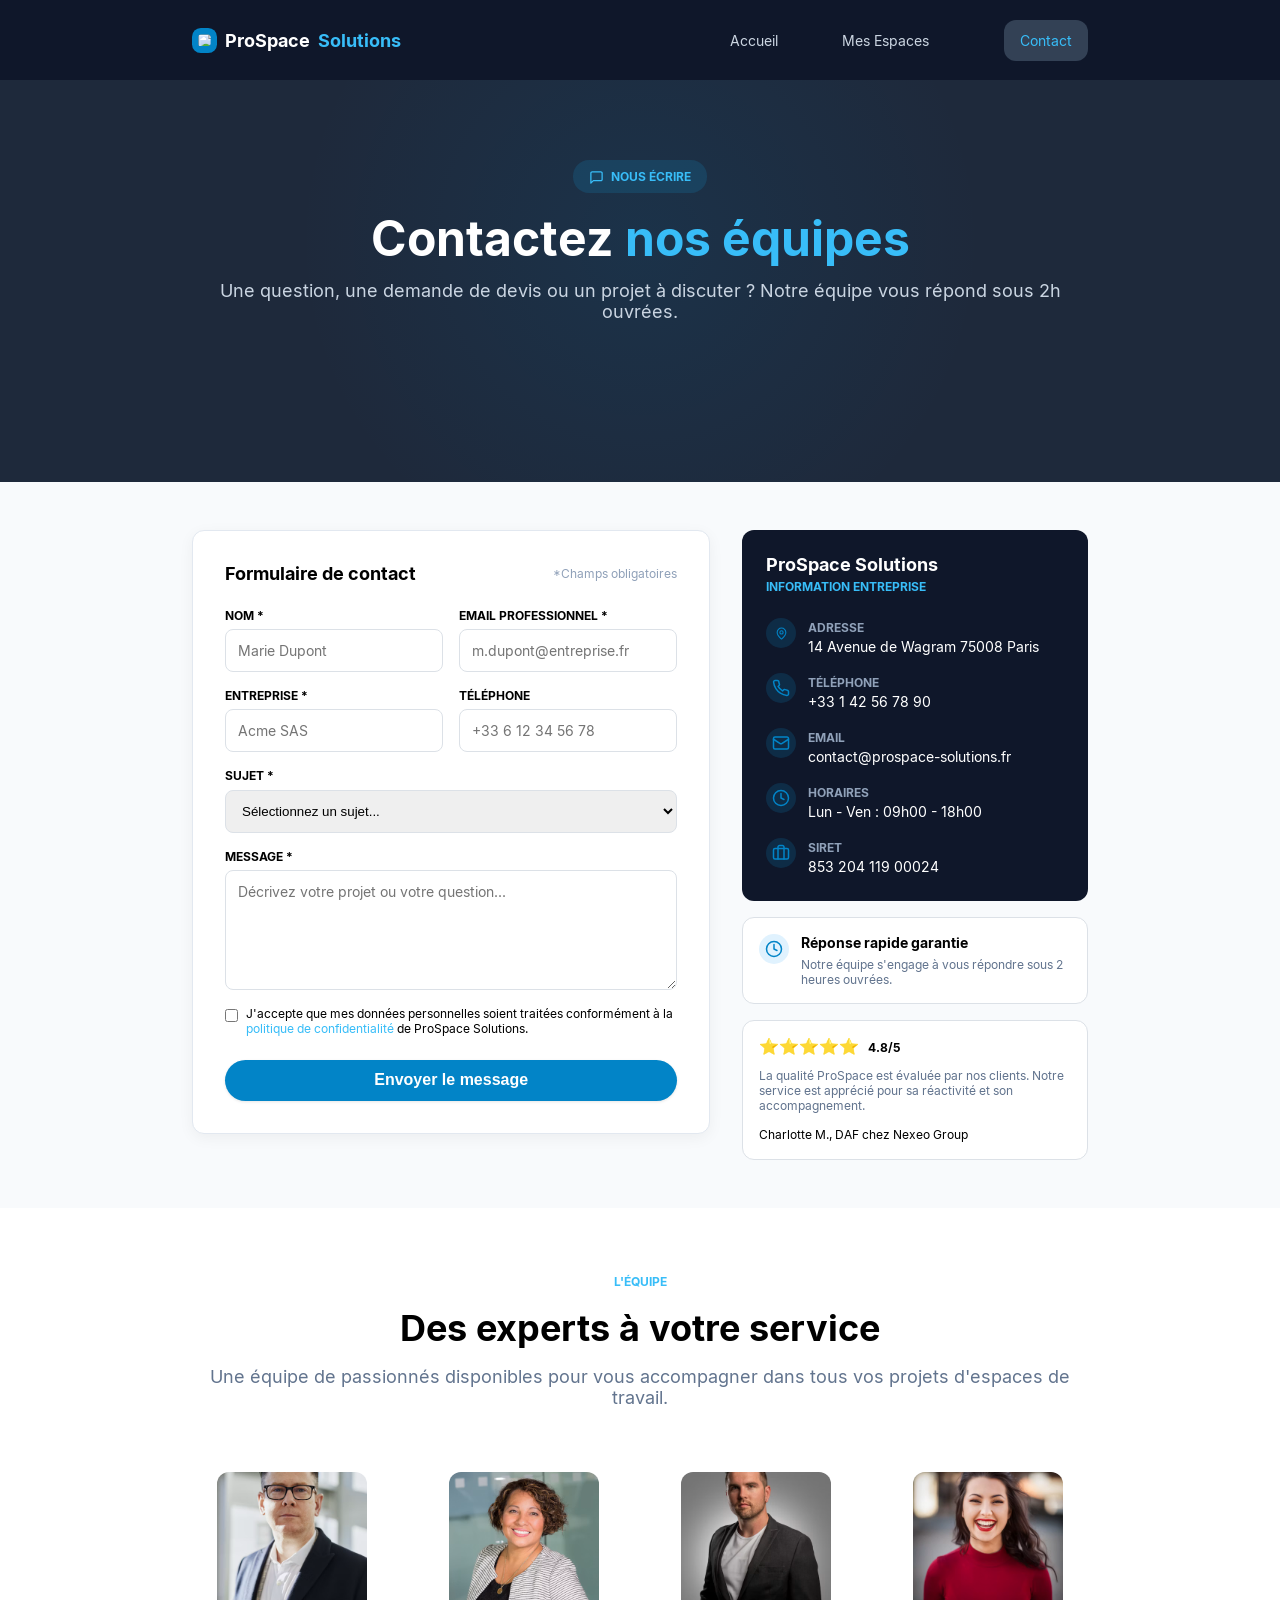
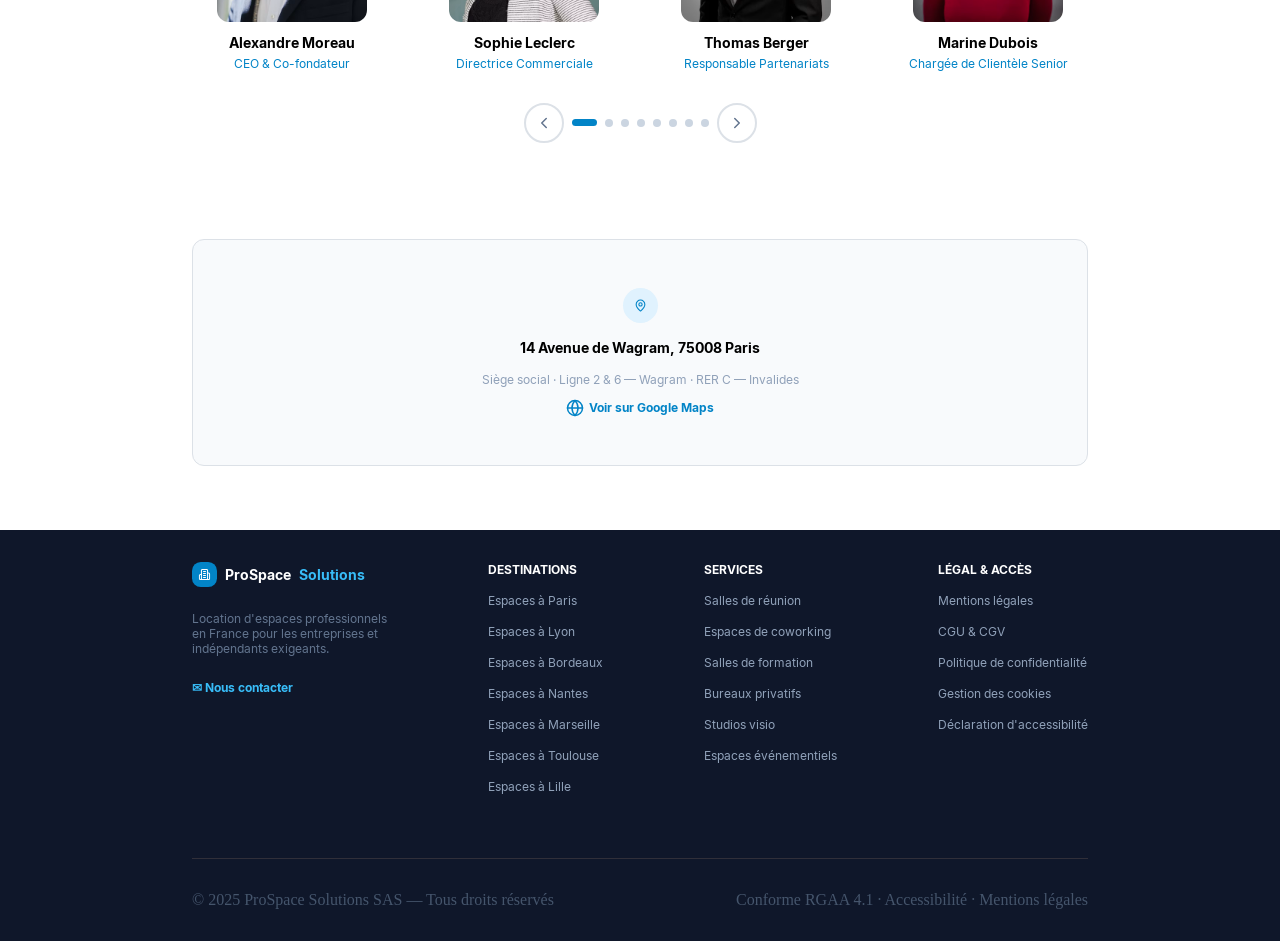
==== commit 31bdfb93: "ll" ====
--- a/public/pages/contact.html
+++ b/public/pages/contact.html
@@ -5,6 +5,25 @@
     <meta name="viewport" content="width=device-width, initial-scale=1.0" />
 
     <title>Contact-ProSpace Solutions</title>
+    <!-- Favicon -->
+    <link
+      rel="apple-touch-icon"
+      sizes="180x180"
+      href="../assets/img/favicon_io/apple-touch-icon.png"
+    />
+    <link
+      rel="icon"
+      type="image/png"
+      sizes="32x32"
+      href="../assets/img/favicon_io/favicon-32x32.png"
+    />
+    <link
+      rel="icon"
+      type="image/png"
+      sizes="16x16"
+      href="../assets/img/favicon_io/favicon-16x16.png"
+    />
+    <link rel="manifest" href="/site.webmanifest" />
 
     <link rel="stylesheet" href="../css/style.css" />
   </head>
@@ -94,7 +113,10 @@
       <!-- CONTACT -->
       <section class="contact-section">
         <div class="container contact-layout">
-          <!-- FORMULAIRE -->
+
+        <!-- FORMULAIRE -->
+        <!-- FORMULAIRE -->
+        <!-- FORMULAIRE -->
           <div class="contact-form-container">
             <div class="contact-form-header">
               <h2 class="heading-secondary">Formulaire de contact</h2>
@@ -113,7 +135,9 @@
                     type="text"
                     id="nom"
                     placeholder="Marie Dupont"
-                  />
+                     aria-describedby="erreur-nom"
+                  />
+                  <p id="erreur-nom" class="error-message"></p>
                 </div>
 
                 <div class="form-group">
@@ -126,7 +150,9 @@
                     type="email"
                     id="email"
                     placeholder="m.dupont@entreprise.fr"
-                  />
+                    aria-describedby="erreur-email"
+                  />
+                  <p id="erreur-email" class="error-message"></p>
                 </div>
               </div>
 
@@ -142,7 +168,9 @@
                     type="text"
                     id="entreprise"
                     placeholder="Acme SAS"
-                  />
+                    aria-describedby="erreur-entreprise"
+                  />
+                  <p id="erreur-entreprise" class="error-message"></p>
                 </div>
 
                 <div class="form-group">
@@ -154,8 +182,7 @@
                     class="heading-tertiary"
                     type="tel"
                     id="telephone"
-                    placeholder="+33 6 12 34 56 78"
-                  />
+                    placeholder="+33 6 12 34 56 78">
                 </div>
               </div>
 
@@ -163,13 +190,16 @@
               <div class="form-group">
                 <label class="text-notation" for="sujet"> SUJET * </label>
 
-                <select id="sujet">
+                <select  id="type-demande"
+                        name="type-demande"
+                        aria-describedby="erreur-type">
                   <option value="">Sélectionnez un sujet...</option>
                   <option>Demande d'information</option>
                   <option>Demande de devis</option>
-                  <option>Réservation d'un espace</option>
+                  <option>Réclamation</option>
                   <option>Autre demande</option>
                 </select>
+                 <p id="erreur-type" class="error-message"></p>
               </div>
 
               <!-- MESSAGE -->
@@ -567,7 +597,7 @@
         </div>
 
           <!-- PAGINATION -->
-          <div class="team-pagination">
+        <div class="team-pagination">
 
             <!-- Bouton précédent -->
             <button type="button"class="carousel-prev"
@@ -619,8 +649,8 @@
                 />
               </svg>
             </button>
-          </div>
         </div>
+
       </section>
 
       <!-- ADRESSE / MAP -->
@@ -782,7 +812,7 @@
               en France pour les entreprises et<br />
               indépendants exigeants.
             </p>
-            <a class="text-notation color-secondary" href="index.html"
+            <a class="text-notation color-secondary" href="contact.html"
               >✉ Nous contacter</a
             >
           </div>
@@ -864,5 +894,7 @@
     </footer>
 
     <script src="../js/carroussel.js"></script>
+    <script src="../js/form.js"></script>
+
   </body>
 </html>
--- a/public/css/style.css
+++ b/public/css/style.css
@@ -1172,6 +1172,9 @@
   align-items: center;
   justify-content: center;
   gap: 0.3rem;
+}
+.google-maps:hover {
+  text-decoration: underline;
 }
 
 /************************************************************
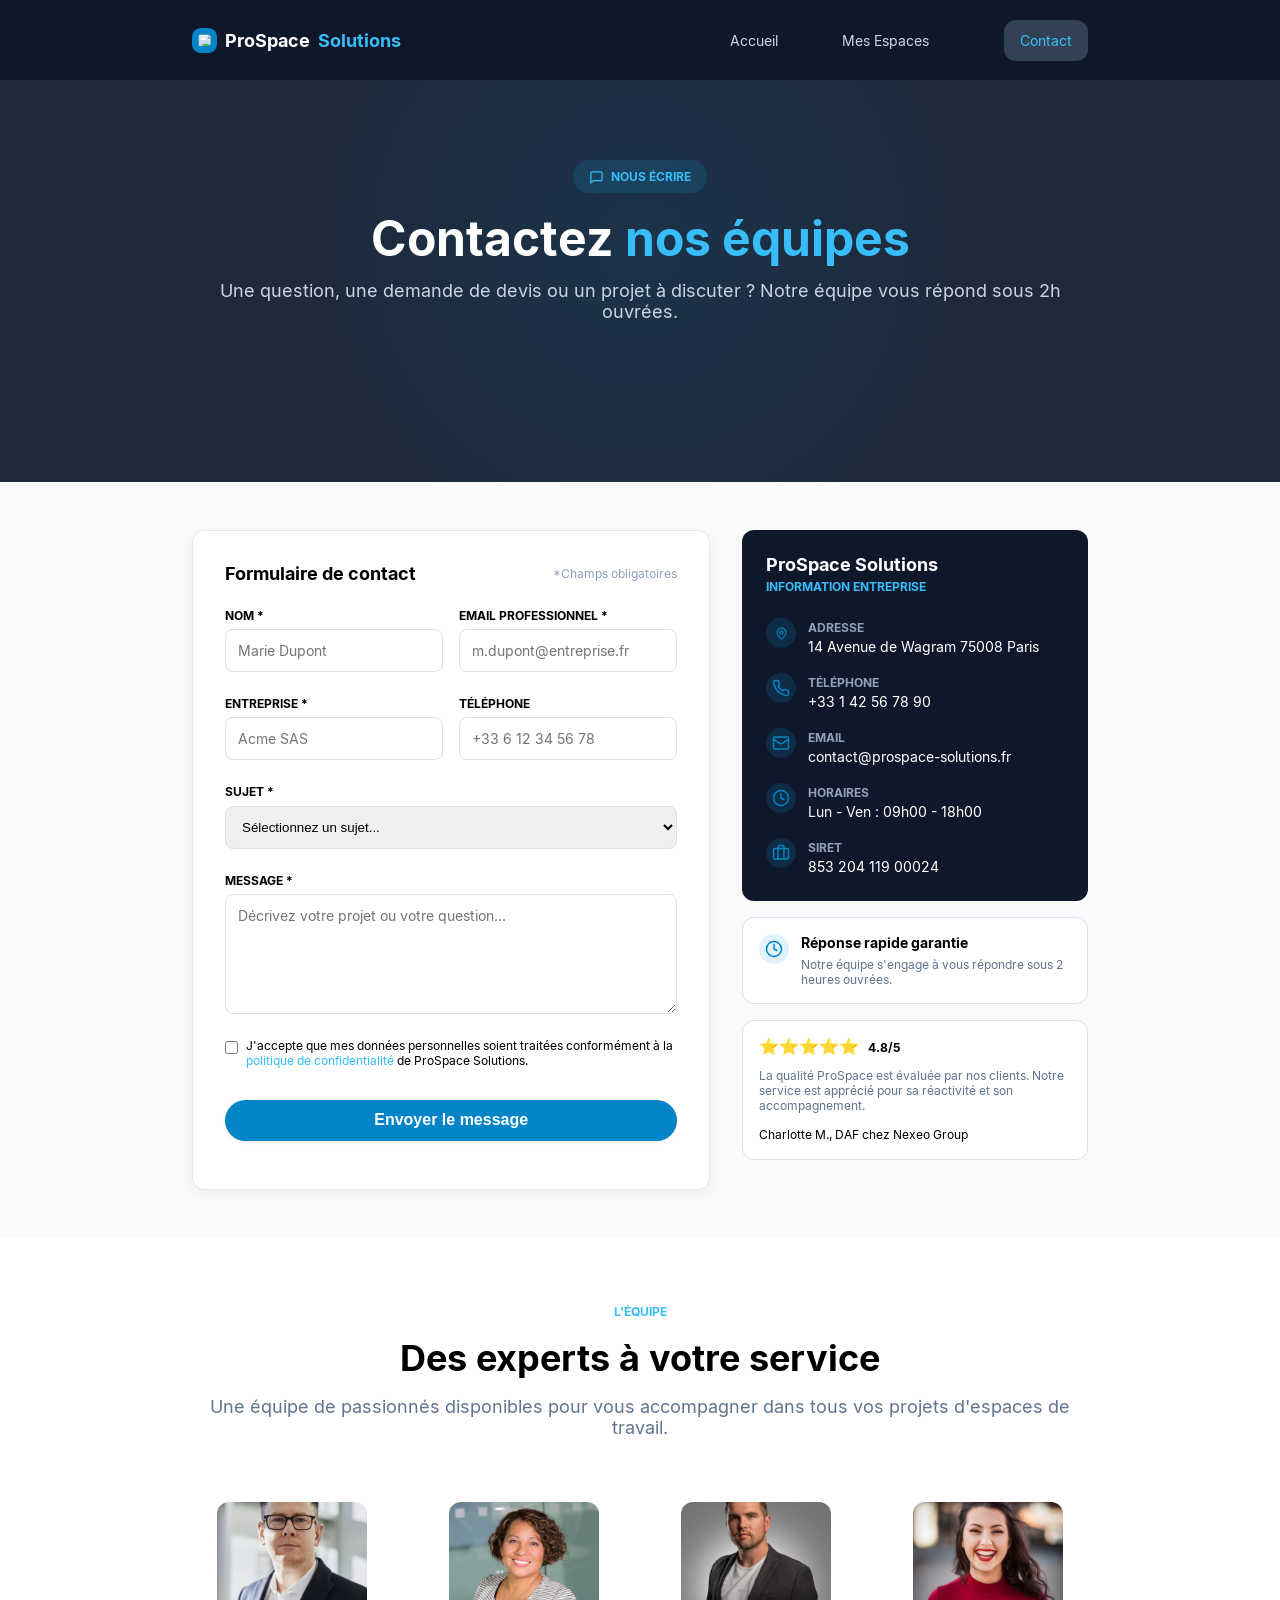
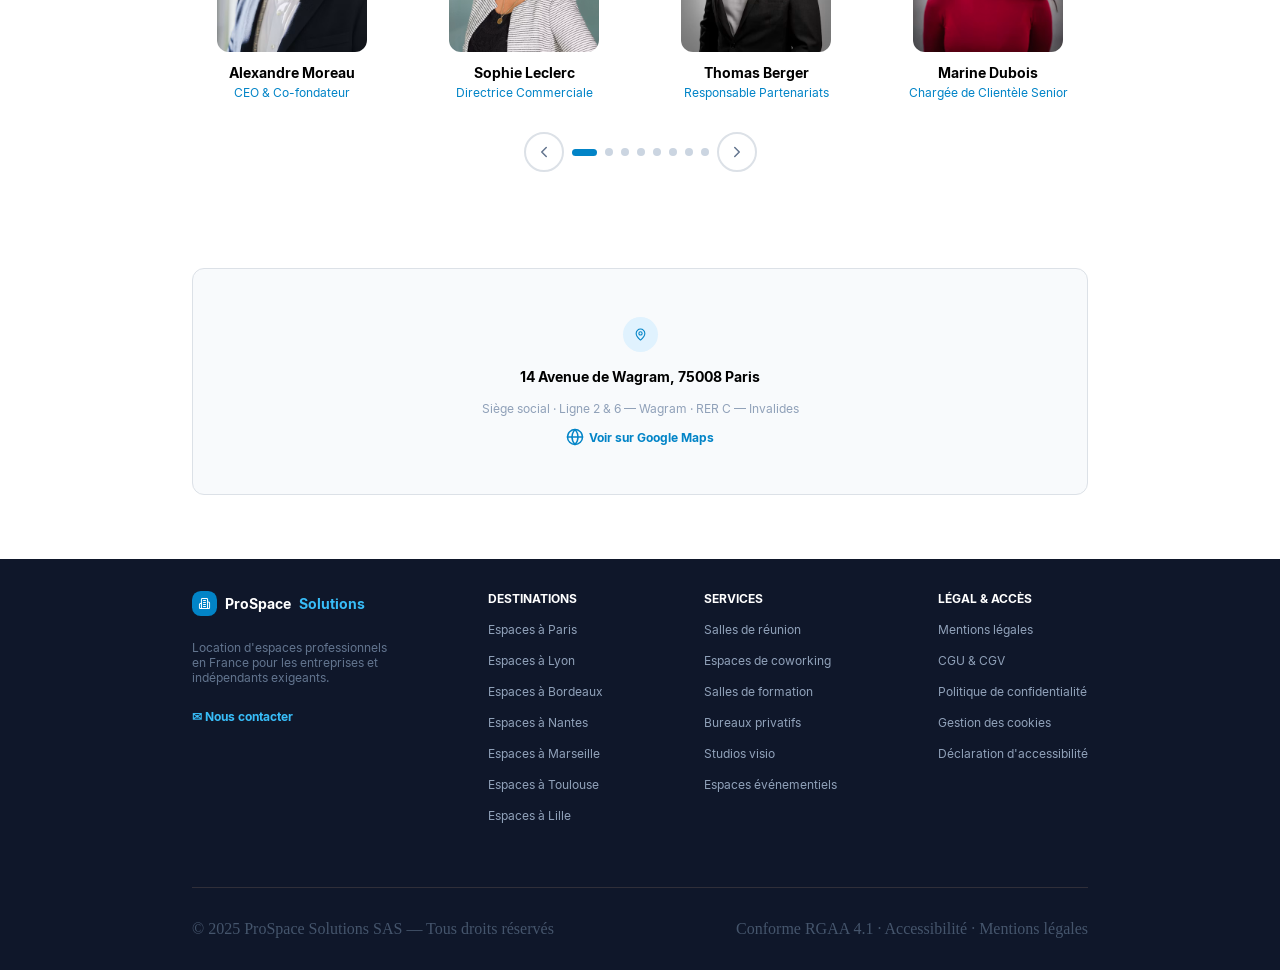
==== commit 1fd5f335: "ff" ====
--- a/public/pages/contact.html
+++ b/public/pages/contact.html
@@ -114,9 +114,9 @@
       <section class="contact-section">
         <div class="container contact-layout">
 
-        <!-- FORMULAIRE -->
-        <!-- FORMULAIRE -->
-        <!-- FORMULAIRE -->
+        <!----------------- FORMULAIRE ---------------------->
+        <!----------------- FORMULAIRE ---------------------->
+        
           <div class="contact-form-container">
             <div class="contact-form-header">
               <h2 class="heading-secondary">Formulaire de contact</h2>
@@ -137,7 +137,7 @@
                     placeholder="Marie Dupont"
                      aria-describedby="erreur-nom"
                   />
-                  <p id="erreur-nom" class="error-message"></p>
+                  <p id="erreur-nom" class="text-small error-message"></p>
                 </div>
 
                 <div class="form-group">
@@ -152,7 +152,7 @@
                     placeholder="m.dupont@entreprise.fr"
                     aria-describedby="erreur-email"
                   />
-                  <p id="erreur-email" class="error-message"></p>
+                  <p id="erreur-email" class="text-small error-message"></p>
                 </div>
               </div>
 
@@ -199,7 +199,7 @@
                   <option>Réclamation</option>
                   <option>Autre demande</option>
                 </select>
-                 <p id="erreur-type" class="error-message"></p>
+                 <p id="erreur-type" class="text-small error-message"></p>
               </div>
 
               <!-- MESSAGE -->
@@ -210,12 +210,14 @@
                   class="heading-tertiary"
                   id="message"
                   placeholder="Décrivez votre projet ou votre question..."
+                     aria-describedby="erreur-message"
                 ></textarea>
+                 <p id="erreur-message" class="text-small error-message"></p>
               </div>
 
               <!-- CHECKBOX -->
               <label class="checkbox-group">
-                <input type="checkbox" id="rgpd" />
+                <input type="checkbox" id="rgpd"  aria-describedby="erreur-rgpd" />
 
                 <span class="text-xsmall">
                   J'accepte que mes données personnelles soient traitées
@@ -226,11 +228,13 @@
                   de ProSpace Solutions.
                 </span>
               </label>
+              <p id="erreur-rgpd" class="text-small error-message"></p>
 
               <!-- BOUTON -->
               <button type="submit" class="btn-primary contact-submit">
                 Envoyer le message
               </button>
+              <p id="confirmation" class="confirmation-message" role="status"></p>
             </form>
           </div>
 
--- a/public/css/style.css
+++ b/public/css/style.css
@@ -916,7 +916,7 @@
   display: flex;
   align-items: flex-start;
   gap: 0.5rem;
-  margin-bottom: 1.5rem;
+  margin-bottom: 1rem;
 }
 .checkbox-group input {
   margin-top: 0.2rem;
@@ -927,6 +927,7 @@
 ************************************************************/
 .contact-submit {
   width: 100%;
+  margin-top: 1rem;
 }
 
 /************************************************************
@@ -941,6 +942,19 @@
 /************************************************************
                         CONTACT INFO
 ************************************************************/
+.error-message {
+  color: #ef4444;
+  margin-top: 0.5rem;
+}
+
+.confirmation-message {
+  color: #10b981;
+  margin-top: 1rem;
+  text-align: center;
+  font-weight: bolder;
+  font-size: 1.5rem;
+}
+
 .contact-info-card {
   padding: 1.5rem;
   border-radius: 0.75rem;
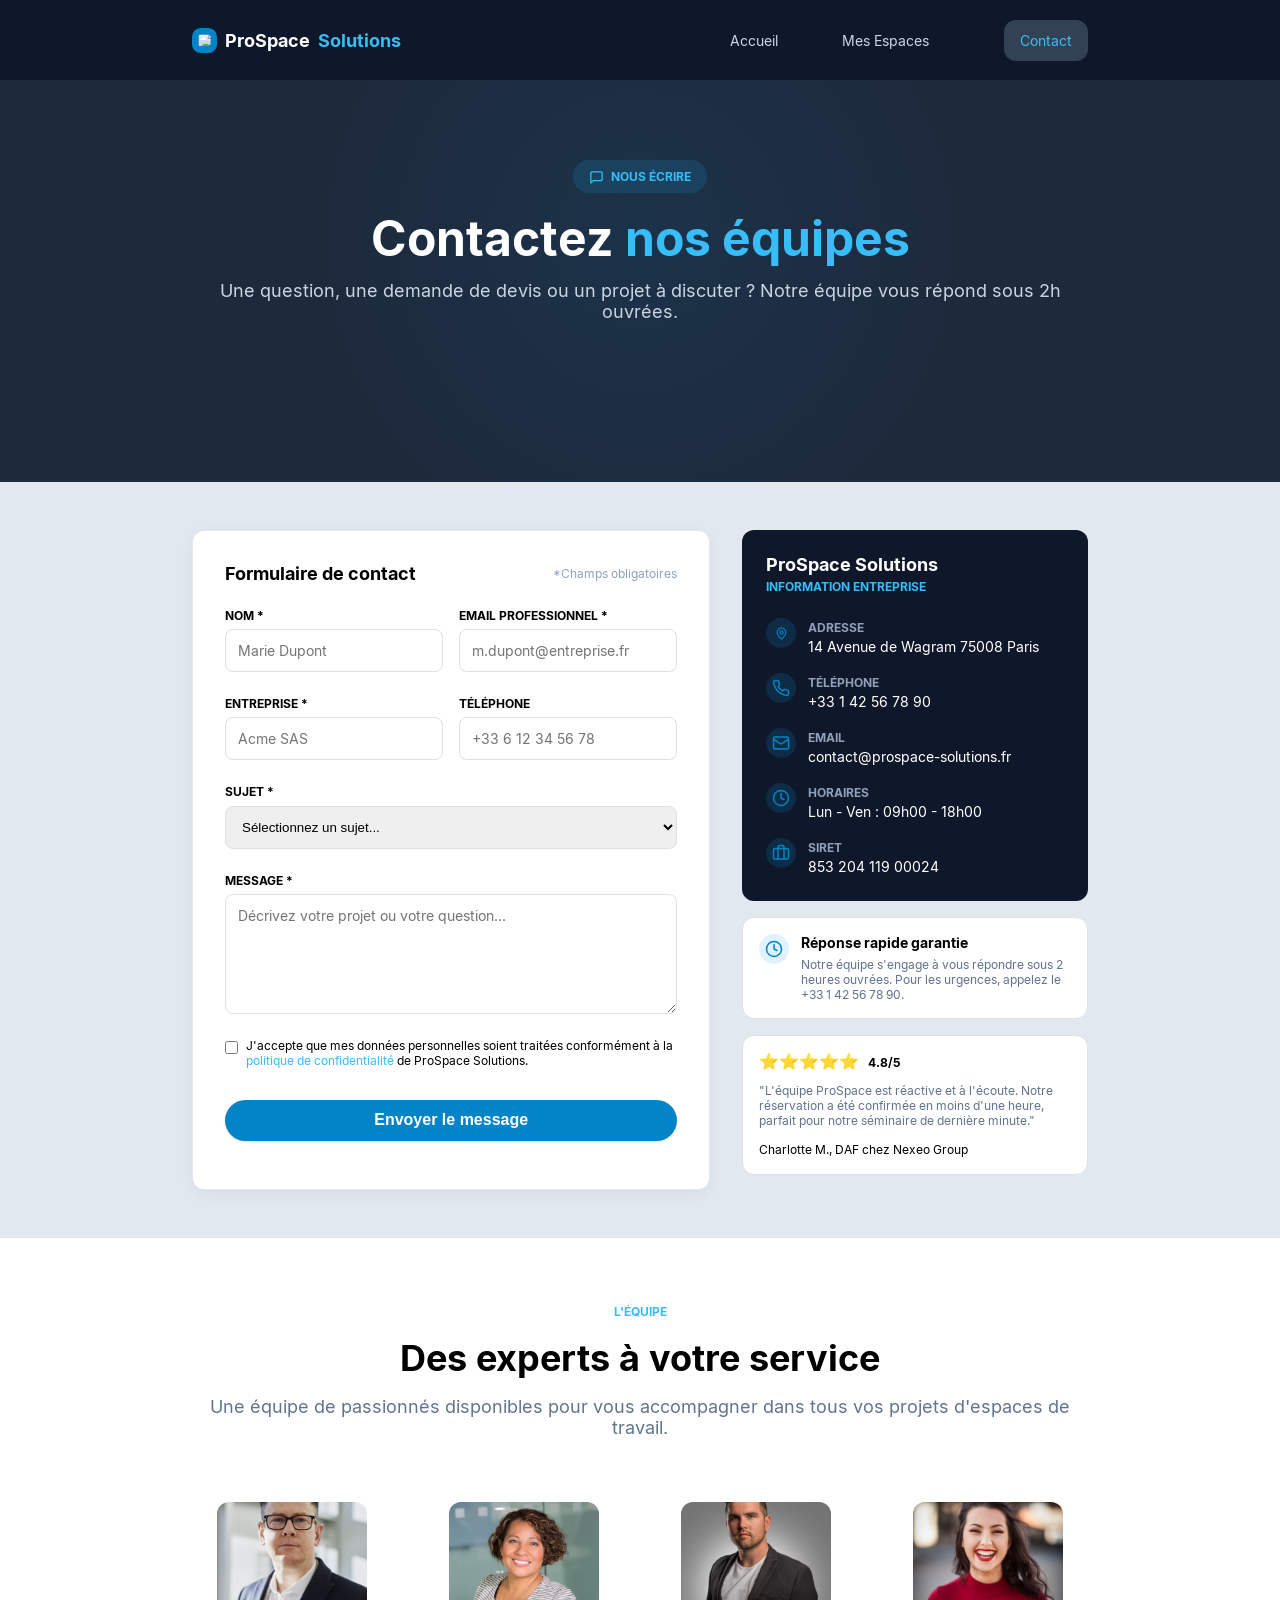
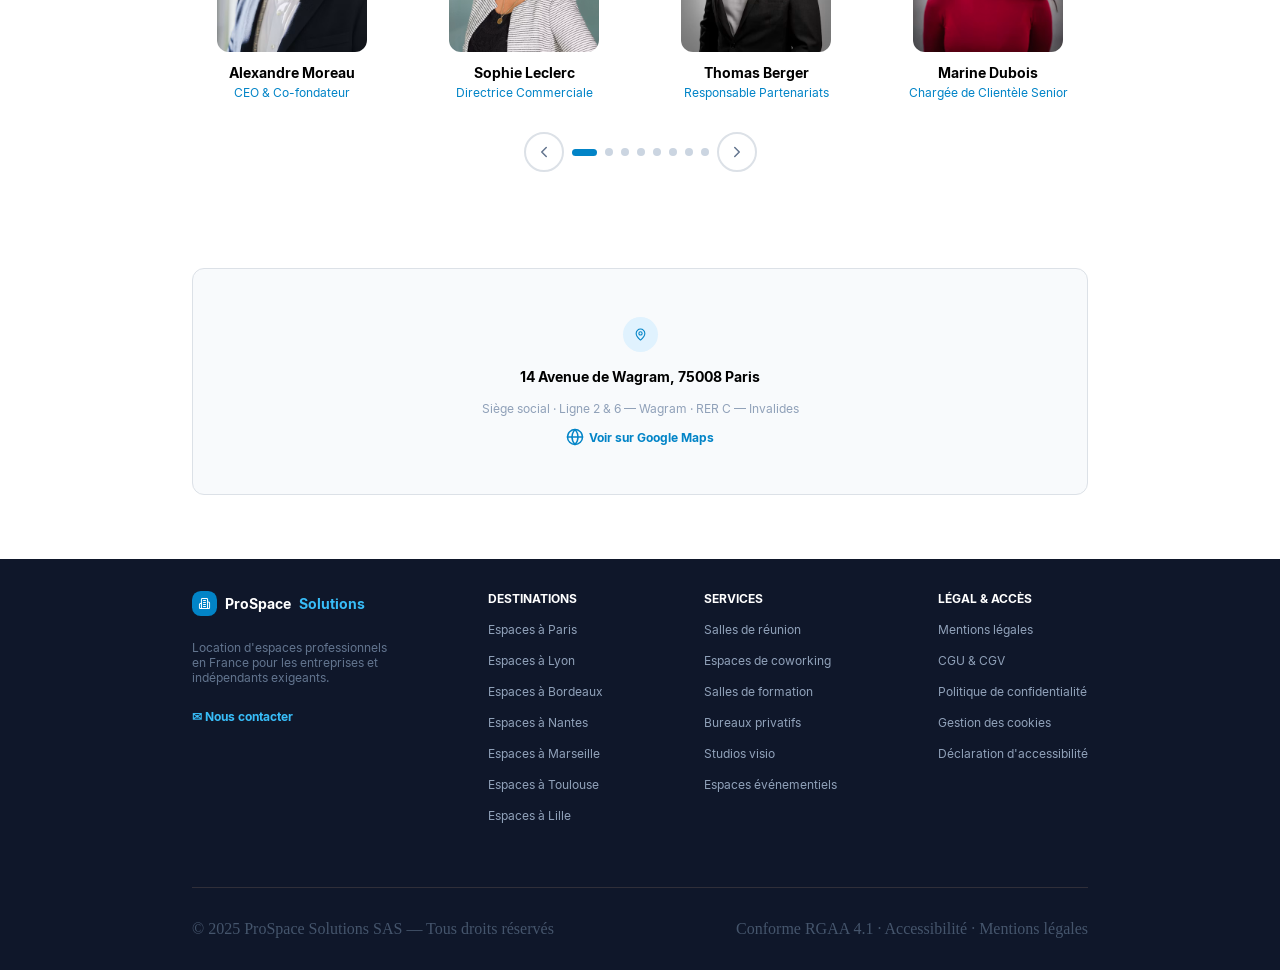
==== commit 74449a29: "tt" ====
--- a/public/pages/contact.html
+++ b/public/pages/contact.html
@@ -170,7 +170,7 @@
                     placeholder="Acme SAS"
                     aria-describedby="erreur-entreprise"
                   />
-                  <p id="erreur-entreprise" class="error-message"></p>
+                  <p id="erreur-entreprise" class="text-small error-message"></p>
                 </div>
 
                 <div class="form-group">
@@ -190,8 +190,7 @@
               <div class="form-group">
                 <label class="text-notation" for="sujet"> SUJET * </label>
 
-                <select  id="type-demande"
-                        name="type-demande"
+                <select  id="type" name="type"
                         aria-describedby="erreur-type">
                   <option value="">Sélectionnez un sujet...</option>
                   <option>Demande d'information</option>
@@ -449,7 +448,7 @@
                 </span>
 
                 <p class="color-main text-xsmall">
-                  Notre équipe s'engage à vous répondre sous 2 heures ouvrées.
+                  Notre équipe s'engage à vous répondre sous 2 heures ouvrées. Pour les urgences, appelez le +33 1 42 56 78 90.
                 </p>
               </div>
             </div>
@@ -462,8 +461,7 @@
               </div>
 
               <p class="color-main text-xsmall">
-                La qualité ProSpace est évaluée par nos clients. Notre service
-                est apprécié pour sa réactivité et son accompagnement.
+                "L'équipe ProSpace est réactive et à l'écoute. Notre réservation a été confirmée en moins d'une heure, parfait pour notre séminaire de dernière minute."
               </p>
 
               <span class="text-xsmall">
--- a/public/css/style.css
+++ b/public/css/style.css
@@ -478,6 +478,10 @@
 }
 
 /*********************  SECTION CARDS   *************************/
+.cards-list-container {
+  background-color: #e2e8f0;
+}
+
 .cards-list {
   display: flex;
   flex-direction: column;
@@ -845,7 +849,7 @@
 ************************************************************/
 .contact-section {
   padding: 3rem 0;
-  background-color: #f8fafc;
+  background-color: #e2e8f0;
 }
 
 .contact-layout {
@@ -1216,6 +1220,10 @@
     grid-template-columns: 1fr;
   }
 }
+main {
+  background-color: #e2e8f0;
+}
+
 .spaces {
   padding: 10rem 0;
 }
